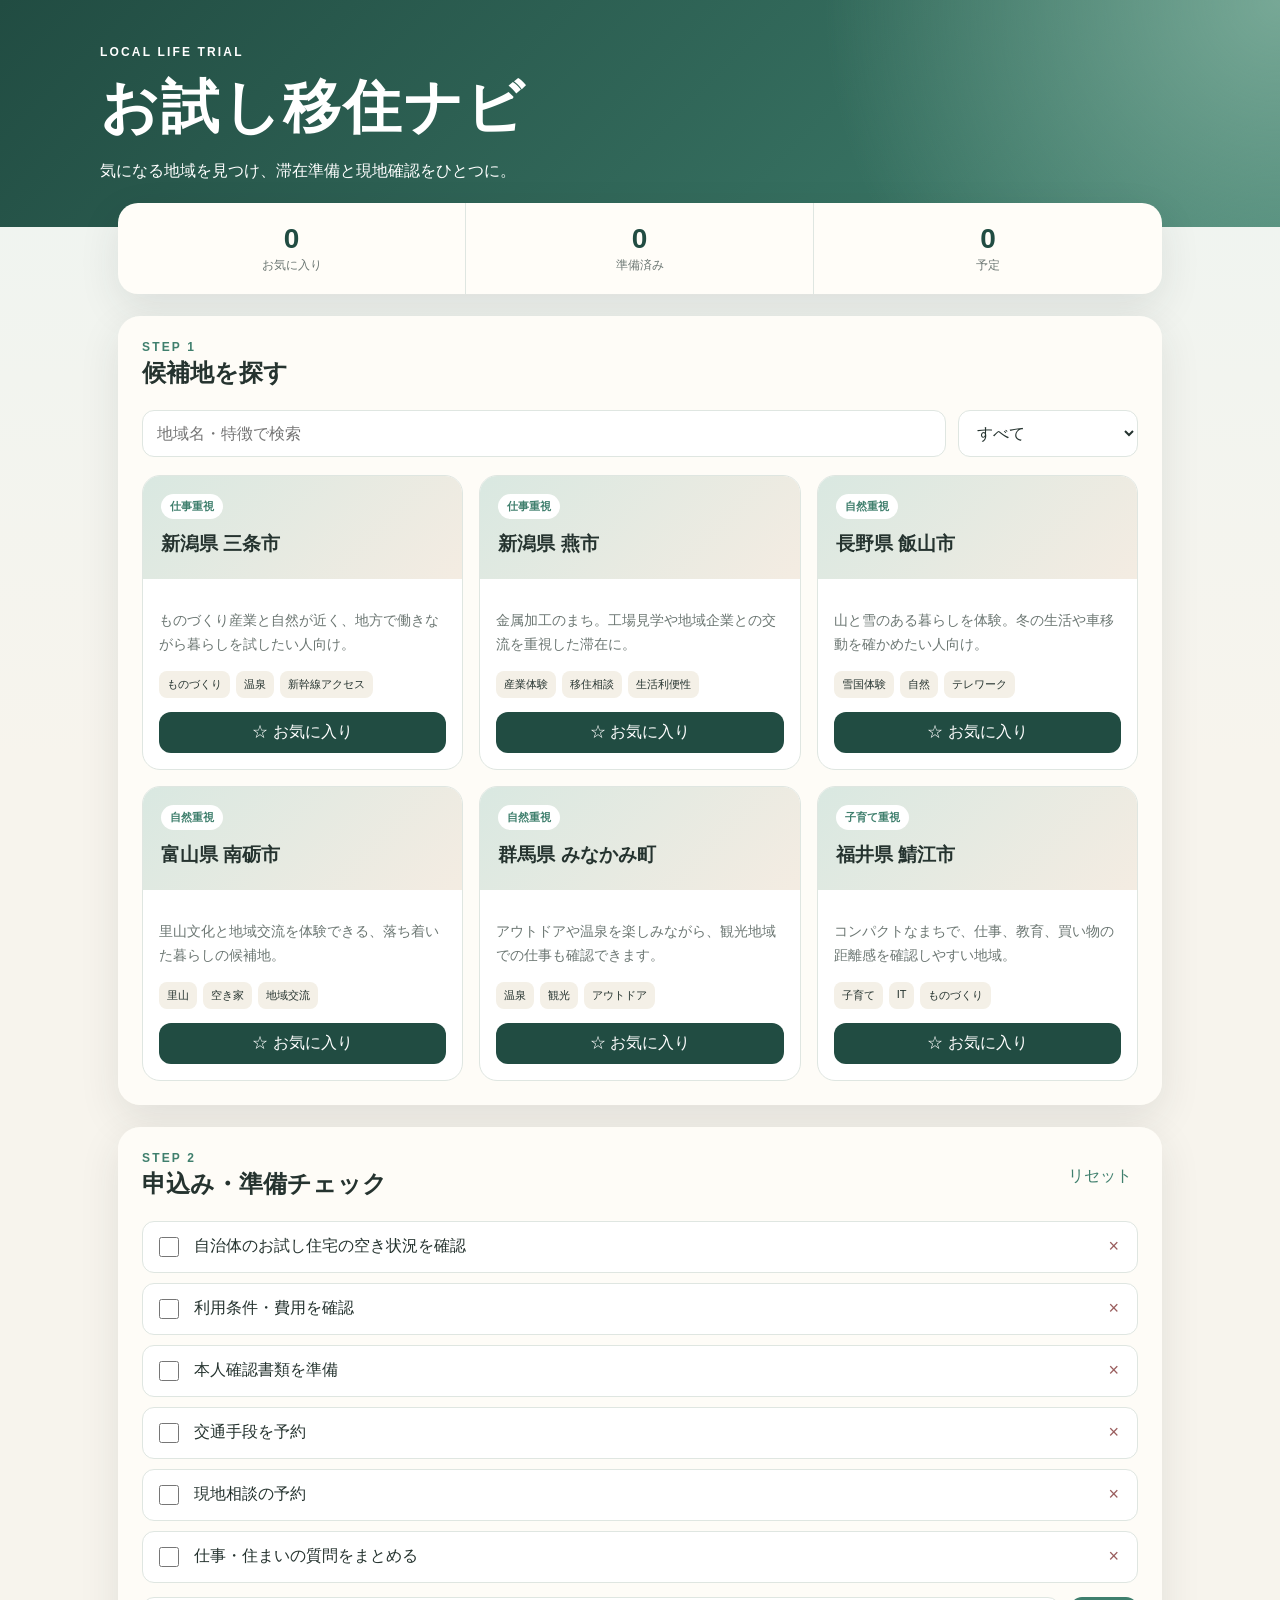
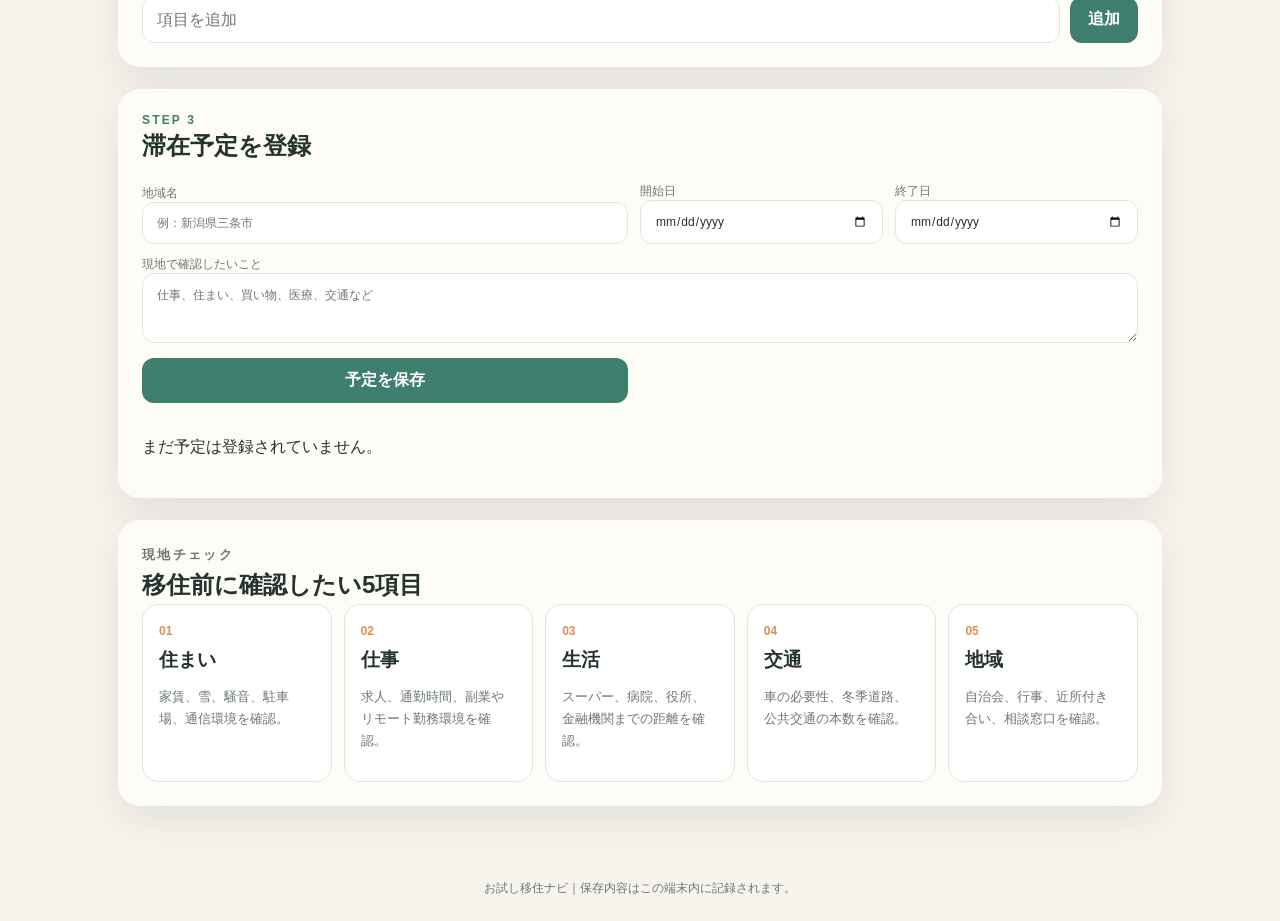
==== index.html @ 29f8b5ac "Piain text お試し移住アプリ完成" ====
<!DOCTYPE html>
<html lang="ja">
<head>
  <meta charset="UTF-8" />
  <meta name="viewport" content="width=device-width, initial-scale=1.0" />
  <meta name="theme-color" content="#3f7f6d" />
  <title>お試し移住ナビ</title>
  <link rel="manifest" href="manifest.json" />
  <link rel="stylesheet" href="style.css" />
</head>
<body>
  <header class="hero">
    <div>
      <p class="eyebrow">LOCAL LIFE TRIAL</p>
      <h1>お試し移住ナビ</h1>
      <p>気になる地域を見つけ、滞在準備と現地確認をひとつに。</p>
    </div>
    <button id="installBtn" class="ghost" hidden>ホーム画面に追加</button>
  </header>

  <main>
    <section class="stats" aria-label="利用状況">
      <div><strong id="favoriteCount">0</strong><span>お気に入り</span></div>
      <div><strong id="taskCount">0</strong><span>準備済み</span></div>
      <div><strong id="planCount">0</strong><span>予定</span></div>
    </section>

    <section class="panel">
      <div class="section-head">
        <div><p class="kicker">STEP 1</p><h2>候補地を探す</h2></div>
      </div>
      <div class="filters">
        <input id="searchInput" type="search" placeholder="地域名・特徴で検索" />
        <select id="typeFilter">
          <option value="all">すべて</option>
          <option value="自然">自然重視</option>
          <option value="仕事">仕事重視</option>
          <option value="子育て">子育て重視</option>
        </select>
      </div>
      <div id="areaList" class="cards"></div>
    </section>

    <section class="panel">
      <div class="section-head">
        <div><p class="kicker">STEP 2</p><h2>申込み・準備チェック</h2></div>
        <button id="resetTasks" class="text-btn">リセット</button>
      </div>
      <div id="taskList" class="checklist"></div>
      <div class="add-row">
        <input id="newTask" type="text" placeholder="項目を追加" />
        <button id="addTask">追加</button>
      </div>
    </section>

    <section class="panel">
      <div class="section-head">
        <div><p class="kicker">STEP 3</p><h2>滞在予定を登録</h2></div>
      </div>
      <form id="planForm" class="plan-form">
        <label>地域名<input id="planArea" required placeholder="例：新潟県三条市" /></label>
        <label>開始日<input id="startDate" type="date" required /></label>
        <label>終了日<input id="endDate" type="date" required /></label>
        <label class="wide">現地で確認したいこと<textarea id="memo" rows="3" placeholder="仕事、住まい、買い物、医療、交通など"></textarea></label>
        <button type="submit">予定を保存</button>
      </form>
      <div id="planList" class="plans"></div>
    </section>

    <section class="panel guide">
      <p class="kicker">現地チェック</p>
      <h2>移住前に確認したい5項目</h2>
      <div class="guide-grid">
        <article><span>01</span><h3>住まい</h3><p>家賃、雪、騒音、駐車場、通信環境を確認。</p></article>
        <article><span>02</span><h3>仕事</h3><p>求人、通勤時間、副業やリモート勤務環境を確認。</p></article>
        <article><span>03</span><h3>生活</h3><p>スーパー、病院、役所、金融機関までの距離を確認。</p></article>
        <article><span>04</span><h3>交通</h3><p>車の必要性、冬季道路、公共交通の本数を確認。</p></article>
        <article><span>05</span><h3>地域</h3><p>自治会、行事、近所付き合い、相談窓口を確認。</p></article>
      </div>
    </section>
  </main>

  <footer>お試し移住ナビ｜保存内容はこの端末内に記録されます。</footer>
  <script src="app.js"></script>
</body>
</html>
---- style.css ----
:root{--green:#3f7f6d;--deep:#214c42;--cream:#f4f0e7;--paper:#fffdf8;--text:#25332f;--muted:#6c7773;--line:#dfe6e1;--accent:#d99058;--shadow:0 14px 40px rgba(37,51,47,.10)}
*{box-sizing:border-box}body{margin:0;font-family:-apple-system,BlinkMacSystemFont,"Segoe UI","Noto Sans JP",sans-serif;background:linear-gradient(180deg,#edf4f1 0,#f7f4ed 30%,#f7f4ed 100%);color:var(--text)}button,input,select,textarea{font:inherit}.hero{padding:42px max(20px,calc((100% - 1080px)/2));background:radial-gradient(circle at top right,#77a896 0,transparent 35%),linear-gradient(135deg,var(--deep),var(--green));color:white;display:flex;justify-content:space-between;gap:24px;align-items:flex-end}.hero h1{font-size:clamp(30px,6vw,58px);margin:5px 0 10px;letter-spacing:.04em}.hero p{margin:0;line-height:1.8}.eyebrow,.kicker{font-size:12px;letter-spacing:.18em;font-weight:700;text-transform:uppercase}.ghost{border:1px solid rgba(255,255,255,.5);background:rgba(255,255,255,.12);color:white;padding:11px 16px;border-radius:999px}main{max-width:1080px;margin:-24px auto 0;padding:0 18px 50px}.stats{display:grid;grid-template-columns:repeat(3,1fr);background:var(--paper);border-radius:20px;box-shadow:var(--shadow);overflow:hidden}.stats div{padding:20px;text-align:center;border-right:1px solid var(--line)}.stats div:last-child{border-right:0}.stats strong{display:block;font-size:28px;color:var(--deep)}.stats span{font-size:12px;color:var(--muted)}.panel{background:rgba(255,253,248,.94);margin-top:22px;padding:24px;border-radius:22px;box-shadow:var(--shadow)}.section-head{display:flex;justify-content:space-between;align-items:center;gap:16px;margin-bottom:18px}.section-head h2,.guide h2{margin:3px 0;font-size:24px}.kicker{margin:0;color:var(--green)}.filters{display:grid;grid-template-columns:1fr 180px;gap:12px;margin-bottom:18px}input,select,textarea{width:100%;border:1px solid var(--line);background:white;border-radius:12px;padding:13px 14px;color:var(--text)}textarea{resize:vertical}.cards{display:grid;grid-template-columns:repeat(3,1fr);gap:16px}.card{border:1px solid var(--line);border-radius:18px;overflow:hidden;background:white;display:flex;flex-direction:column}.card-top{padding:18px;background:linear-gradient(135deg,#d9e8e1,#f4ece2)}.tag{display:inline-block;background:white;color:var(--green);border-radius:999px;padding:5px 9px;font-size:11px;font-weight:700}.card h3{margin:12px 0 4px}.card p{color:var(--muted);line-height:1.7;font-size:14px}.card-body{padding:16px;display:flex;flex-direction:column;flex:1}.features{display:flex;flex-wrap:wrap;gap:6px;margin-top:auto}.features span{font-size:11px;background:var(--cream);padding:6px 8px;border-radius:8px}.fav{margin-top:14px;border:0;border-radius:12px;padding:10px;background:var(--deep);color:white}.fav.active{background:var(--accent)}.checklist{display:grid;gap:10px}.task{display:flex;align-items:center;gap:12px;border:1px solid var(--line);background:white;border-radius:12px;padding:12px}.task input{width:20px;height:20px}.task.done span{text-decoration:line-through;color:var(--muted)}.task button{margin-left:auto;border:0;background:transparent;color:#9a5d5d;font-size:18px}.add-row{display:grid;grid-template-columns:1fr auto;gap:10px;margin-top:14px}.add-row button,.plan-form button{border:0;background:var(--green);color:white;border-radius:12px;padding:12px 18px;font-weight:700}.text-btn{border:0;background:transparent;color:var(--green)}.plan-form{display:grid;grid-template-columns:2fr 1fr 1fr;gap:12px;align-items:end}.plan-form label{font-size:12px;color:var(--muted)}.plan-form .wide{grid-column:1/-1}.plans{display:grid;gap:12px;margin-top:18px}.plan{border-left:5px solid var(--accent);background:white;border-radius:12px;padding:16px;display:grid;grid-template-columns:1fr auto;gap:10px}.plan h3{margin:0 0 5px}.plan p{margin:4px 0;color:var(--muted);white-space:pre-wrap}.plan button{border:0;background:transparent;color:#9a5d5d}.guide-grid{display:grid;grid-template-columns:repeat(5,1fr);gap:12px}.guide article{background:white;border:1px solid var(--line);border-radius:16px;padding:16px}.guide article span{font-size:12px;color:var(--accent);font-weight:800}.guide h3{margin:8px 0}.guide p{font-size:13px;color:var(--muted);line-height:1.7}footer{text-align:center;padding:24px;color:var(--muted);font-size:12px}@media(max-width:800px){.cards{grid-template-columns:1fr 1fr}.guide-grid{grid-template-columns:1fr 1fr}.plan-form{grid-template-columns:1fr 1fr}.plan-form label:first-child,.plan-form .wide,.plan-form button{grid-column:1/-1}}@media(max-width:560px){.hero{padding-top:28px;display:block}.hero .ghost{margin-top:18px}.cards,.guide-grid,.filters{grid-template-columns:1fr}.panel{padding:18px}.stats div{padding:15px 6px}.stats strong{font-size:23px}.plan{grid-template-columns:1fr}.plan-form{grid-template-columns:1fr}.plan-form label{grid-column:1/-1}}
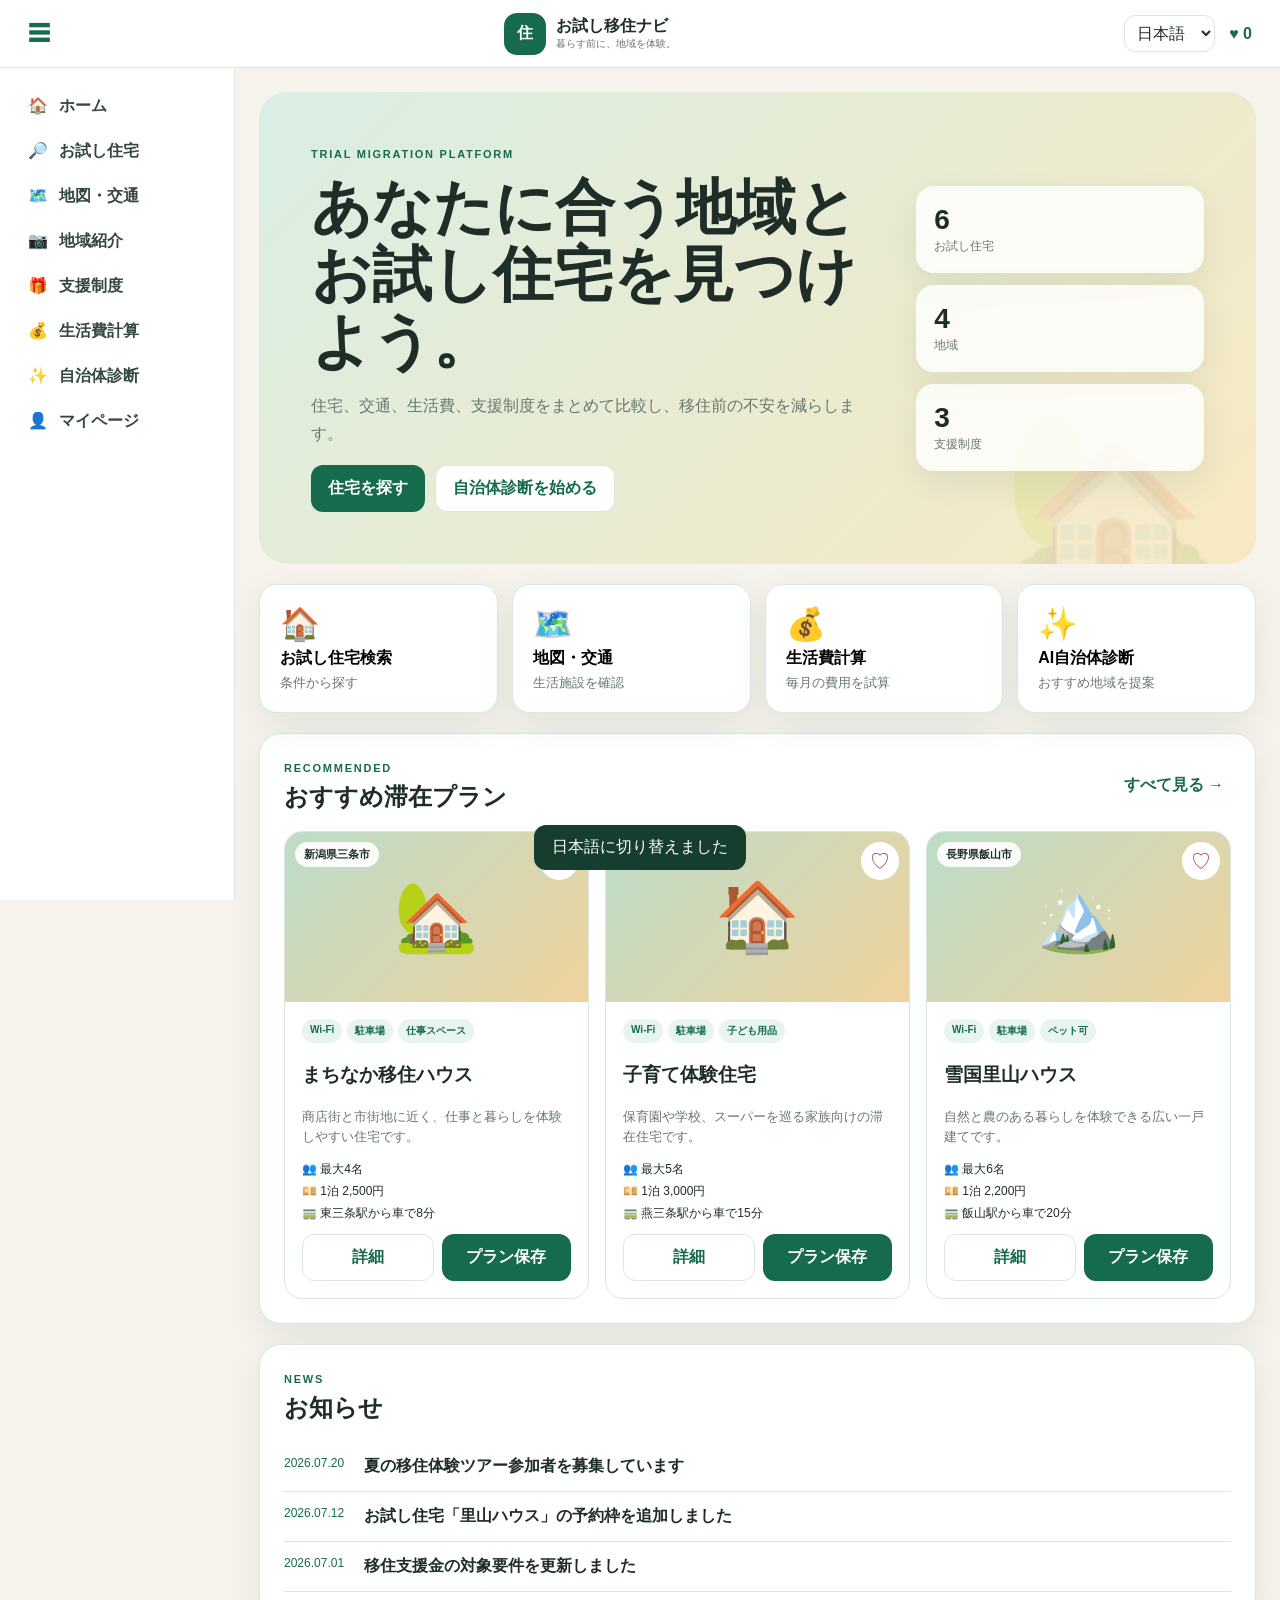
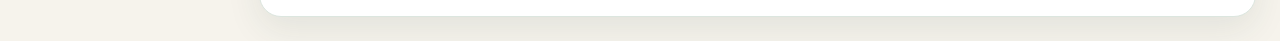
==== commit 3f1abcbb: "実用版へアップデート" ====
--- a/index.html
+++ b/index.html
@@ -1,86 +1,177 @@
-<!DOCTYPE html>
+<!doctype html>
 <html lang="ja">
 <head>
-  <meta charset="UTF-8" />
-  <meta name="viewport" content="width=device-width, initial-scale=1.0" />
-  <meta name="theme-color" content="#3f7f6d" />
-  <title>お試し移住ナビ</title>
-  <link rel="manifest" href="manifest.json" />
-  <link rel="stylesheet" href="style.css" />
+  <meta charset="utf-8">
+  <meta name="viewport" content="width=device-width,initial-scale=1,viewport-fit=cover">
+  <meta name="theme-color" content="#176b4d">
+  <meta name="description" content="お試し移住住宅、地域情報、補助金、生活費をまとめて比較できる移住支援アプリ">
+  <link rel="manifest" href="manifest.json">
+  <link rel="stylesheet" href="style.css">
+  <link rel="icon" href="icon.svg" type="image/svg+xml">
+  <title>お試し移住ナビ Plus</title>
 </head>
 <body>
-  <header class="hero">
+<header class="topbar">
+  <button class="menu-btn" id="menuBtn" aria-label="メニュー">☰</button>
+  <a class="brand" href="#home"><span class="brand-icon">住</span><span><b>お試し移住ナビ</b><small>暮らす前に、地域を体験。</small></span></a>
+  <div class="header-actions">
+    <select id="languageSelect" aria-label="言語">
+      <option value="ja">日本語</option><option value="en">English</option><option value="zh">中文</option>
+    </select>
+    <button class="icon-btn" data-view="favorites">♥ <span id="favCount">0</span></button>
+  </div>
+</header>
+
+<aside class="side-nav" id="sideNav">
+  <button data-view="home">🏠 <span data-i18n="navHome">ホーム</span></button>
+  <button data-view="houses">🔎 <span data-i18n="navHouses">お試し住宅</span></button>
+  <button data-view="map">🗺️ <span data-i18n="navMap">地図・交通</span></button>
+  <button data-view="region">📷 <span data-i18n="navRegion">地域紹介</span></button>
+  <button data-view="support">🎁 <span data-i18n="navSupport">支援制度</span></button>
+  <button data-view="cost">💰 <span data-i18n="navCost">生活費計算</span></button>
+  <button data-view="diagnosis">✨ <span data-i18n="navDiagnosis">自治体診断</span></button>
+  <button data-view="mypage">👤 <span data-i18n="navMypage">マイページ</span></button>
+</aside>
+
+<main>
+<section class="view active" id="view-home">
+  <div class="hero">
     <div>
-      <p class="eyebrow">LOCAL LIFE TRIAL</p>
-      <h1>お試し移住ナビ</h1>
-      <p>気になる地域を見つけ、滞在準備と現地確認をひとつに。</p>
+      <span class="eyebrow">TRIAL MIGRATION PLATFORM</span>
+      <h1 data-i18n="heroTitle">あなたに合う地域と<br>お試し住宅を見つけよう。</h1>
+      <p data-i18n="heroText">住宅、交通、生活費、支援制度をまとめて比較し、移住前の不安を減らします。</p>
+      <div class="actions"><button class="primary" data-view="houses" data-i18n="searchHouse">住宅を探す</button><button class="secondary" data-view="diagnosis" data-i18n="startDiagnosis">自治体診断を始める</button></div>
     </div>
-    <button id="installBtn" class="ghost" hidden>ホーム画面に追加</button>
-  </header>
+    <div class="hero-panel">
+      <div><b>6</b><span>お試し住宅</span></div><div><b>4</b><span>地域</span></div><div><b>3</b><span>支援制度</span></div>
+    </div>
+  </div>
 
-  <main>
-    <section class="stats" aria-label="利用状況">
-      <div><strong id="favoriteCount">0</strong><span>お気に入り</span></div>
-      <div><strong id="taskCount">0</strong><span>準備済み</span></div>
-      <div><strong id="planCount">0</strong><span>予定</span></div>
-    </section>
+  <div class="quick-grid">
+    <button data-view="houses"><span>🏠</span><b>お試し住宅検索</b><small>条件から探す</small></button>
+    <button data-view="map"><span>🗺️</span><b>地図・交通</b><small>生活施設を確認</small></button>
+    <button data-view="cost"><span>💰</span><b>生活費計算</b><small>毎月の費用を試算</small></button>
+    <button data-view="diagnosis"><span>✨</span><b>AI自治体診断</b><small>おすすめ地域を提案</small></button>
+  </div>
 
-    <section class="panel">
-      <div class="section-head">
-        <div><p class="kicker">STEP 1</p><h2>候補地を探す</h2></div>
-      </div>
-      <div class="filters">
-        <input id="searchInput" type="search" placeholder="地域名・特徴で検索" />
-        <select id="typeFilter">
-          <option value="all">すべて</option>
-          <option value="自然">自然重視</option>
-          <option value="仕事">仕事重視</option>
-          <option value="子育て">子育て重視</option>
-        </select>
-      </div>
-      <div id="areaList" class="cards"></div>
-    </section>
+  <section class="content-card">
+    <div class="section-head"><div><span class="eyebrow">RECOMMENDED</span><h2>おすすめ滞在プラン</h2></div><button class="text-btn" data-view="houses">すべて見る →</button></div>
+    <div id="homeRecommendations" class="card-grid"></div>
+  </section>
 
-    <section class="panel">
-      <div class="section-head">
-        <div><p class="kicker">STEP 2</p><h2>申込み・準備チェック</h2></div>
-        <button id="resetTasks" class="text-btn">リセット</button>
-      </div>
-      <div id="taskList" class="checklist"></div>
-      <div class="add-row">
-        <input id="newTask" type="text" placeholder="項目を追加" />
-        <button id="addTask">追加</button>
-      </div>
-    </section>
+  <section class="content-card news">
+    <div class="section-head"><div><span class="eyebrow">NEWS</span><h2>お知らせ</h2></div></div>
+    <article><time>2026.07.20</time><b>夏の移住体験ツアー参加者を募集しています</b></article>
+    <article><time>2026.07.12</time><b>お試し住宅「里山ハウス」の予約枠を追加しました</b></article>
+    <article><time>2026.07.01</time><b>移住支援金の対象要件を更新しました</b></article>
+  </section>
+</section>
 
-    <section class="panel">
-      <div class="section-head">
-        <div><p class="kicker">STEP 3</p><h2>滞在予定を登録</h2></div>
-      </div>
-      <form id="planForm" class="plan-form">
-        <label>地域名<input id="planArea" required placeholder="例：新潟県三条市" /></label>
-        <label>開始日<input id="startDate" type="date" required /></label>
-        <label>終了日<input id="endDate" type="date" required /></label>
-        <label class="wide">現地で確認したいこと<textarea id="memo" rows="3" placeholder="仕事、住まい、買い物、医療、交通など"></textarea></label>
-        <button type="submit">予定を保存</button>
-      </form>
-      <div id="planList" class="plans"></div>
-    </section>
+<section class="view" id="view-houses">
+  <div class="page-title"><span class="eyebrow">TRIAL HOUSE SEARCH</span><h1>お試し住宅を探す</h1><p>地域、人数、料金、設備から比較できます。</p></div>
+  <div class="search-panel">
+    <input id="houseKeyword" placeholder="地域名・住宅名で検索">
+    <select id="areaFilter"><option value="all">すべての地域</option><option>新潟県三条市</option><option>新潟県燕市</option><option>長野県飯山市</option><option>富山県南砺市</option></select>
+    <select id="peopleFilter"><option value="0">人数指定なし</option><option value="1">1名</option><option value="2">2名</option><option value="4">4名以上</option></select>
+    <select id="featureFilter"><option value="all">設備指定なし</option><option>Wi-Fi</option><option>駐車場</option><option>子ども用品</option><option>ペット可</option></select>
+  </div>
+  <div class="result-line"><b id="houseCount"></b><button class="text-btn" id="clearFilters">条件をリセット</button></div>
+  <div id="houseGrid" class="card-grid"></div>
+</section>
 
-    <section class="panel guide">
-      <p class="kicker">現地チェック</p>
-      <h2>移住前に確認したい5項目</h2>
-      <div class="guide-grid">
-        <article><span>01</span><h3>住まい</h3><p>家賃、雪、騒音、駐車場、通信環境を確認。</p></article>
-        <article><span>02</span><h3>仕事</h3><p>求人、通勤時間、副業やリモート勤務環境を確認。</p></article>
-        <article><span>03</span><h3>生活</h3><p>スーパー、病院、役所、金融機関までの距離を確認。</p></article>
-        <article><span>04</span><h3>交通</h3><p>車の必要性、冬季道路、公共交通の本数を確認。</p></article>
-        <article><span>05</span><h3>地域</h3><p>自治会、行事、近所付き合い、相談窓口を確認。</p></article>
-      </div>
-    </section>
-  </main>
+<section class="view" id="view-map">
+  <div class="page-title"><span class="eyebrow">MAP & ACCESS</span><h1>地図・交通アクセス</h1><p>病院、スーパー、学校、観光地と交通環境を確認できます。</p></div>
+  <div class="map-layout">
+    <div class="content-card map-card">
+      <select id="mapAreaSelect"><option value="三条市">新潟県三条市</option><option value="燕市">新潟県燕市</option><option value="飯山市">長野県飯山市</option><option value="南砺市">富山県南砺市</option></select>
+      <iframe id="mapFrame" title="Google Map" loading="lazy" referrerpolicy="no-referrer-when-downgrade"></iframe>
+    </div>
+    <div class="content-card">
+      <h2>周辺施設</h2>
+      <div id="facilityList" class="facility-list"></div>
+      <h2>交通アクセス</h2>
+      <div id="accessInfo" class="access-box"></div>
+    </div>
+  </div>
+</section>
 
-  <footer>お試し移住ナビ｜保存内容はこの端末内に記録されます。</footer>
-  <script src="app.js"></script>
+<section class="view" id="view-region">
+  <div class="page-title"><span class="eyebrow">REGION GUIDE</span><h1>写真・動画で地域紹介</h1><p>仕事、自然、子育て、食、地域文化を紹介します。</p></div>
+  <div id="regionGrid" class="region-grid"></div>
+  <div class="content-card video-card">
+    <div><span class="eyebrow">MOVIE</span><h2>移住体験の流れ</h2><p>地域到着から住宅見学、仕事相談、交流会までの流れを動画風スライドで確認できます。</p></div>
+    <div class="video-placeholder"><button id="playVideo">▶</button><span id="videoText">地域の暮らしを3分で紹介</span></div>
+  </div>
+</section>
+
+<section class="view" id="view-support">
+  <div class="page-title"><span class="eyebrow">SUPPORT SEARCH</span><h1>移住支援金・補助金検索</h1><p>世帯構成や目的に合う制度を絞り込めます。</p></div>
+  <div class="search-panel">
+    <select id="supportArea"><option value="all">すべての地域</option><option>三条市</option><option>燕市</option><option>飯山市</option><option>南砺市</option></select>
+    <select id="supportType"><option value="all">すべての制度</option><option>移住</option><option>住宅</option><option>子育て</option><option>起業</option></select>
+  </div>
+  <div id="supportGrid" class="support-grid"></div>
+</section>
+
+<section class="view" id="view-cost">
+  <div class="page-title"><span class="eyebrow">LIVING COST</span><h1>家賃・生活費シミュレーター</h1><p>現在の生活費と移住後の想定額を比較できます。</p></div>
+  <div class="cost-layout">
+    <form class="content-card" id="costForm">
+      <label>世帯人数<input type="number" id="costPeople" min="1" max="8" value="2"></label>
+      <label>家賃（月額）<input type="number" id="rent" value="55000"></label>
+      <label>食費（月額）<input type="number" id="food" value="45000"></label>
+      <label>光熱費（月額）<input type="number" id="utility" value="18000"></label>
+      <label>交通費・車両費（月額）<input type="number" id="transport" value="28000"></label>
+      <label>通信費（月額）<input type="number" id="communication" value="12000"></label>
+      <label>その他（月額）<input type="number" id="other" value="20000"></label>
+    </form>
+    <div class="content-card result-card">
+      <span>移住後の予想生活費</span><strong id="monthlyTotal">¥0</strong><small>1か月あたり</small>
+      <div class="result-list" id="costBreakdown"></div>
+      <div class="annual">年間予想額 <b id="annualTotal">¥0</b></div>
+      <button class="primary" id="saveSimulation">マイページに保存</button>
+    </div>
+  </div>
+</section>
+
+<section class="view" id="view-diagnosis">
+  <div class="page-title"><span class="eyebrow">AI MATCHING</span><h1>あなたに合う自治体診断</h1><p>5つの質問に答えると、おすすめ地域と滞在プランを提案します。</p></div>
+  <div class="diagnosis-layout">
+    <form id="diagnosisForm" class="content-card question-card">
+      <label>1. 希望する環境<select name="environment"><option value="balance">利便性と自然のバランス</option><option value="city">買い物や交通の便利さ</option><option value="nature">自然の豊かさ</option></select></label>
+      <label>2. 移住の目的<select name="purpose"><option value="work">仕事・転職</option><option value="family">子育て</option><option value="agri">農業・田舎暮らし</option><option value="remote">二拠点・テレワーク</option></select></label>
+      <label>3. 雪への対応<select name="snow"><option value="ok">雪国も検討できる</option><option value="low">雪は少ない方がよい</option></select></label>
+      <label>4. 住まいの希望<select name="house"><option value="compact">便利な住宅</option><option value="old">古民家・広い家</option></select></label>
+      <label>5. 重視する支援<select name="support"><option value="job">仕事</option><option value="child">子育て</option><option value="home">住宅</option><option value="startup">起業</option></select></label>
+      <button class="primary wide" type="submit">AI診断結果を見る</button>
+    </form>
+    <div class="content-card diagnosis-result" id="diagnosisResult"><span class="result-icon">✨</span><h2>質問に答えてください</h2><p>回答から、地域・住宅・滞在日数を提案します。</p></div>
+  </div>
+</section>
+
+<section class="view" id="view-favorites">
+  <div class="page-title"><span class="eyebrow">FAVORITES</span><h1>お気に入り</h1><p>保存した住宅や地域を比較できます。</p></div>
+  <div id="favoriteGrid" class="card-grid"></div>
+</section>
+
+<section class="view" id="view-mypage">
+  <div class="page-title"><span class="eyebrow">MY PAGE</span><h1>マイページ</h1><p>プロフィール、診断結果、生活費試算をこの端末に保存します。</p></div>
+  <div class="mypage-grid">
+    <form class="content-card" id="profileForm"><h2>プロフィール</h2><label>氏名<input id="profileName" placeholder="例：山田 太郎"></label><label>メール<input id="profileEmail" type="email" placeholder="example@email.com"></label><label>移住希望時期<select id="profileTiming"><option>未定</option><option>半年以内</option><option>1年以内</option><option>2〜3年以内</option></select></label><button class="primary" type="submit">保存する</button></form>
+    <div class="content-card"><h2>保存データ</h2><div id="mypageSummary" class="summary-list"></div><button class="danger" id="clearMyData">保存データを削除</button></div>
+  </div>
+</section>
+</main>
+
+<div class="modal hidden" id="houseModal"><div class="modal-card"><button class="modal-close" id="modalClose">×</button><div id="modalContent"></div></div></div>
+<div class="toast" id="toast"></div>
+
+<nav class="bottom-nav">
+  <button data-view="home">🏠<span>ホーム</span></button>
+  <button data-view="houses">🔎<span>住宅</span></button>
+  <button data-view="diagnosis">✨<span>診断</span></button>
+  <button data-view="mypage">👤<span>マイページ</span></button>
+</nav>
+<script src="app.js"></script>
 </body>
-</html>
+</html>
--- a/style.css
+++ b/style.css
@@ -1,2 +1,4 @@
-:root{--green:#3f7f6d;--deep:#214c42;--cream:#f4f0e7;--paper:#fffdf8;--text:#25332f;--muted:#6c7773;--line:#dfe6e1;--accent:#d99058;--shadow:0 14px 40px rgba(37,51,47,.10)}
-*{box-sizing:border-box}body{margin:0;font-family:-apple-system,BlinkMacSystemFont,"Segoe UI","Noto Sans JP",sans-serif;background:linear-gradient(180deg,#edf4f1 0,#f7f4ed 30%,#f7f4ed 100%);color:var(--text)}button,input,select,textarea{font:inherit}.hero{padding:42px max(20px,calc((100% - 1080px)/2));background:radial-gradient(circle at top right,#77a896 0,transparent 35%),linear-gradient(135deg,var(--deep),var(--green));color:white;display:flex;justify-content:space-between;gap:24px;align-items:flex-end}.hero h1{font-size:clamp(30px,6vw,58px);margin:5px 0 10px;letter-spacing:.04em}.hero p{margin:0;line-height:1.8}.eyebrow,.kicker{font-size:12px;letter-spacing:.18em;font-weight:700;text-transform:uppercase}.ghost{border:1px solid rgba(255,255,255,.5);background:rgba(255,255,255,.12);color:white;padding:11px 16px;border-radius:999px}main{max-width:1080px;margin:-24px auto 0;padding:0 18px 50px}.stats{display:grid;grid-template-columns:repeat(3,1fr);background:var(--paper);border-radius:20px;box-shadow:var(--shadow);overflow:hidden}.stats div{padding:20px;text-align:center;border-right:1px solid var(--line)}.stats div:last-child{border-right:0}.stats strong{display:block;font-size:28px;color:var(--deep)}.stats span{font-size:12px;color:var(--muted)}.panel{background:rgba(255,253,248,.94);margin-top:22px;padding:24px;border-radius:22px;box-shadow:var(--shadow)}.section-head{display:flex;justify-content:space-between;align-items:center;gap:16px;margin-bottom:18px}.section-head h2,.guide h2{margin:3px 0;font-size:24px}.kicker{margin:0;color:var(--green)}.filters{display:grid;grid-template-columns:1fr 180px;gap:12px;margin-bottom:18px}input,select,textarea{width:100%;border:1px solid var(--line);background:white;border-radius:12px;padding:13px 14px;color:var(--text)}textarea{resize:vertical}.cards{display:grid;grid-template-columns:repeat(3,1fr);gap:16px}.card{border:1px solid var(--line);border-radius:18px;overflow:hidden;background:white;display:flex;flex-direction:column}.card-top{padding:18px;background:linear-gradient(135deg,#d9e8e1,#f4ece2)}.tag{display:inline-block;background:white;color:var(--green);border-radius:999px;padding:5px 9px;font-size:11px;font-weight:700}.card h3{margin:12px 0 4px}.card p{color:var(--muted);line-height:1.7;font-size:14px}.card-body{padding:16px;display:flex;flex-direction:column;flex:1}.features{display:flex;flex-wrap:wrap;gap:6px;margin-top:auto}.features span{font-size:11px;background:var(--cream);padding:6px 8px;border-radius:8px}.fav{margin-top:14px;border:0;border-radius:12px;padding:10px;background:var(--deep);color:white}.fav.active{background:var(--accent)}.checklist{display:grid;gap:10px}.task{display:flex;align-items:center;gap:12px;border:1px solid var(--line);background:white;border-radius:12px;padding:12px}.task input{width:20px;height:20px}.task.done span{text-decoration:line-through;color:var(--muted)}.task button{margin-left:auto;border:0;background:transparent;color:#9a5d5d;font-size:18px}.add-row{display:grid;grid-template-columns:1fr auto;gap:10px;margin-top:14px}.add-row button,.plan-form button{border:0;background:var(--green);color:white;border-radius:12px;padding:12px 18px;font-weight:700}.text-btn{border:0;background:transparent;color:var(--green)}.plan-form{display:grid;grid-template-columns:2fr 1fr 1fr;gap:12px;align-items:end}.plan-form label{font-size:12px;color:var(--muted)}.plan-form .wide{grid-column:1/-1}.plans{display:grid;gap:12px;margin-top:18px}.plan{border-left:5px solid var(--accent);background:white;border-radius:12px;padding:16px;display:grid;grid-template-columns:1fr auto;gap:10px}.plan h3{margin:0 0 5px}.plan p{margin:4px 0;color:var(--muted);white-space:pre-wrap}.plan button{border:0;background:transparent;color:#9a5d5d}.guide-grid{display:grid;grid-template-columns:repeat(5,1fr);gap:12px}.guide article{background:white;border:1px solid var(--line);border-radius:16px;padding:16px}.guide article span{font-size:12px;color:var(--accent);font-weight:800}.guide h3{margin:8px 0}.guide p{font-size:13px;color:var(--muted);line-height:1.7}footer{text-align:center;padding:24px;color:var(--muted);font-size:12px}@media(max-width:800px){.cards{grid-template-columns:1fr 1fr}.guide-grid{grid-template-columns:1fr 1fr}.plan-form{grid-template-columns:1fr 1fr}.plan-form label:first-child,.plan-form .wide,.plan-form button{grid-column:1/-1}}@media(max-width:560px){.hero{padding-top:28px;display:block}.hero .ghost{margin-top:18px}.cards,.guide-grid,.filters{grid-template-columns:1fr}.panel{padding:18px}.stats div{padding:15px 6px}.stats strong{font-size:23px}.plan{grid-template-columns:1fr}.plan-form{grid-template-columns:1fr}.plan-form label{grid-column:1/-1}}
+:root{--green:#176b4d;--green2:#2d8b67;--mint:#e8f4ee;--cream:#f6f3ec;--ink:#1e2d27;--muted:#68776f;--line:#dce6df;--white:#fff;--red:#b84949;--shadow:0 12px 35px rgba(28,70,52,.09)}
+*{box-sizing:border-box}html{scroll-behavior:smooth}body{margin:0;background:var(--cream);color:var(--ink);font-family:-apple-system,BlinkMacSystemFont,"Hiragino Sans","Noto Sans JP",sans-serif}.hidden{display:none!important}button,input,select,textarea{font:inherit}button{cursor:pointer}.topbar{height:68px;position:sticky;top:0;z-index:50;display:flex;align-items:center;justify-content:space-between;padding:0 22px;background:rgba(255,255,255,.94);backdrop-filter:blur(14px);border-bottom:1px solid var(--line)}.brand{display:flex;align-items:center;gap:10px;color:var(--ink);text-decoration:none}.brand-icon{display:grid;place-items:center;width:42px;height:42px;border-radius:13px;background:var(--green);color:#fff;font-weight:900}.brand small{display:block;color:var(--muted);font-size:10px}.menu-btn,.icon-btn{border:0;background:transparent;font-weight:800;color:var(--green)}.menu-btn{font-size:22px}.header-actions{display:flex;align-items:center;gap:8px}.header-actions select{width:auto;padding:8px}.side-nav{position:fixed;left:0;top:68px;bottom:0;width:235px;padding:16px;background:#fff;border-right:1px solid var(--line);z-index:40}.side-nav button{width:100%;display:flex;gap:11px;padding:12px;border:0;border-radius:12px;background:transparent;color:#35483f;font-weight:700;text-align:left}.side-nav button:hover{background:var(--mint);color:var(--green)}main{margin-left:235px;padding:24px;max-width:1500px}.view{display:none}.view.active{display:block}.hero{min-height:430px;border-radius:28px;padding:52px;background:linear-gradient(135deg,#d9eee3,#f8e9c2);display:grid;grid-template-columns:1.4fr .7fr;gap:30px;align-items:center;overflow:hidden;position:relative}.hero:after{content:"🏡";position:absolute;right:3%;bottom:-45px;font-size:180px;opacity:.12}.eyebrow{color:var(--green);font-size:11px;letter-spacing:.16em;font-weight:900}h1{font-size:clamp(32px,5vw,60px);line-height:1.12;margin:12px 0 16px}h2{margin:5px 0 0}.hero p,.page-title p{color:var(--muted);line-height:1.8}.actions{display:flex;gap:10px;flex-wrap:wrap}.primary,.secondary,.danger,.text-btn{border:0;border-radius:12px;padding:12px 17px;font-weight:800}.primary{background:var(--green);color:#fff}.secondary{background:#fff;color:var(--green);border:1px solid var(--line)}.danger{background:#fff0f0;color:var(--red)}.text-btn{background:transparent;color:var(--green);padding:7px}.wide{width:100%}.hero-panel{display:grid;gap:12px;z-index:2}.hero-panel div{background:rgba(255,255,255,.83);border-radius:18px;padding:18px;box-shadow:var(--shadow)}.hero-panel b{font-size:28px;display:block}.hero-panel span{font-size:12px;color:var(--muted)}.quick-grid{display:grid;grid-template-columns:repeat(4,1fr);gap:14px;margin:20px 0}.quick-grid button{background:#fff;border:1px solid var(--line);border-radius:18px;padding:20px;text-align:left;box-shadow:var(--shadow)}.quick-grid span{font-size:32px;display:block}.quick-grid b,.quick-grid small{display:block;margin-top:5px}.quick-grid small{color:var(--muted)}.content-card{background:#fff;border:1px solid var(--line);border-radius:22px;padding:24px;margin-top:20px;box-shadow:var(--shadow)}.section-head,.result-line{display:flex;align-items:center;justify-content:space-between;gap:15px;margin-bottom:18px}.card-grid{display:grid;grid-template-columns:repeat(3,minmax(0,1fr));gap:16px}.house-card{border:1px solid var(--line);border-radius:18px;overflow:hidden;background:#fff;position:relative}.house-photo{height:170px;background:linear-gradient(135deg,#bcdcc9,#efd39c);display:grid;place-items:center;font-size:68px;position:relative}.area-label{position:absolute;left:10px;top:10px;background:rgba(255,255,255,.92);border-radius:999px;padding:5px 9px;font-size:11px;font-weight:800}.fav{position:absolute;right:10px;top:10px;width:38px;height:38px;border:0;border-radius:50%;background:#fff;color:var(--red);font-size:20px}.house-body{padding:17px}.chips{display:flex;gap:5px;flex-wrap:wrap}.chip{font-size:10px;padding:5px 8px;border-radius:999px;background:var(--mint);color:var(--green);font-weight:700}.house-body p{color:var(--muted);font-size:13px;line-height:1.6}.house-meta{display:grid;gap:5px;font-size:12px;margin:12px 0}.house-actions{display:flex;gap:8px}.house-actions button{flex:1}.news article{display:flex;gap:20px;padding:14px 0;border-bottom:1px solid var(--line)}.news time{color:var(--green);font-size:12px}.page-title{padding:24px 6px 12px}.page-title h1{font-size:38px}.search-panel{display:grid;grid-template-columns:2fr repeat(3,1fr);gap:10px;background:#fff;padding:16px;border-radius:18px;border:1px solid var(--line)}input,select,textarea{width:100%;padding:11px 12px;border:1px solid var(--line);border-radius:11px;background:#fff;color:var(--ink)}label{display:grid;gap:6px;color:#4b5d54;font-size:13px;font-weight:700}.map-layout,.cost-layout,.diagnosis-layout,.mypage-grid{display:grid;grid-template-columns:1.4fr .8fr;gap:18px}.map-card iframe{width:100%;height:520px;border:0;border-radius:15px;margin-top:12px}.facility-list{display:grid;gap:9px;margin:16px 0}.facility{padding:12px;border-radius:12px;background:var(--cream)}.facility b,.facility small{display:block}.facility small{color:var(--muted)}.access-box{line-height:1.8;color:var(--muted)}.region-grid{display:grid;grid-template-columns:repeat(4,1fr);gap:16px}.region-card{min-height:280px;border-radius:22px;padding:20px;display:flex;flex-direction:column;justify-content:end;color:#fff;box-shadow:var(--shadow);background-size:cover;background-position:center;position:relative;overflow:hidden}.region-card:before{content:"";position:absolute;inset:0;background:linear-gradient(transparent,rgba(0,0,0,.75))}.region-card>*{z-index:1}.video-card{display:grid;grid-template-columns:1fr 1fr;gap:20px;align-items:center}.video-placeholder{height:230px;border-radius:18px;background:linear-gradient(135deg,#173d2f,#3d7f62);display:grid;place-items:center;color:#fff;text-align:center}.video-placeholder button{width:70px;height:70px;border:0;border-radius:50%;font-size:25px}.support-grid{display:grid;gap:14px;margin-top:18px}.support-card{background:#fff;border:1px solid var(--line);border-radius:18px;padding:20px;display:grid;grid-template-columns:1fr auto;gap:12px}.support-card p{color:var(--muted)}.support-card strong{font-size:20px;color:var(--green)}#costForm{display:grid;grid-template-columns:1fr 1fr;gap:13px}.result-card{text-align:center}.result-card>strong{display:block;font-size:44px;color:var(--green);margin-top:10px}.result-list{margin:20px 0;text-align:left}.result-list div{display:flex;justify-content:space-between;padding:8px 0;border-bottom:1px solid var(--line)}.annual{background:var(--mint);padding:15px;border-radius:12px;margin:15px 0}.question-card{display:grid;gap:15px}.diagnosis-result{text-align:center;display:flex;flex-direction:column;justify-content:center}.result-icon{font-size:55px}.diagnosis-result .recommend-house{margin-top:15px;padding:14px;background:var(--mint);border-radius:13px}.summary-list{display:grid;gap:10px;margin:15px 0}.summary-list div{padding:12px;background:var(--cream);border-radius:11px}.modal{position:fixed;inset:0;background:rgba(10,20,15,.65);display:grid;place-items:center;z-index:100;padding:20px}.modal-card{max-width:720px;width:100%;max-height:90vh;overflow:auto;background:#fff;border-radius:22px;padding:25px;position:relative}.modal-close{position:absolute;right:14px;top:14px;border:0;background:#eee;width:36px;height:36px;border-radius:50%;font-size:20px}.modal-hero{height:230px;background:linear-gradient(135deg,#c5e3d2,#efd59d);border-radius:15px;display:grid;place-items:center;font-size:90px}.toast{position:fixed;bottom:30px;left:50%;transform:translate(-50%,20px);opacity:0;background:#153e2e;color:#fff;padding:12px 18px;border-radius:12px;z-index:120;transition:.25s}.toast.show{opacity:1;transform:translate(-50%,0)}.bottom-nav{display:none}
+@media(max-width:1000px){.side-nav{transform:translateX(-100%);transition:.25s}.side-nav.open{transform:translateX(0)}main{margin-left:0}.card-grid{grid-template-columns:repeat(2,1fr)}.region-grid{grid-template-columns:repeat(2,1fr)}}
+@media(max-width:700px){body{padding-bottom:74px}.topbar{padding:0 12px}.brand small{display:none}.header-actions select{max-width:90px}.hero{grid-template-columns:1fr;padding:28px 20px}.hero-panel{grid-template-columns:repeat(3,1fr)}.quick-grid{grid-template-columns:1fr 1fr}.card-grid,.region-grid,.map-layout,.cost-layout,.diagnosis-layout,.mypage-grid,.video-card{grid-template-columns:1fr}.search-panel{grid-template-columns:1fr}.support-card{grid-template-columns:1fr}#costForm{grid-template-columns:1fr}.page-title h1{font-size:31px}.bottom-nav{position:fixed;bottom:0;left:0;right:0;z-index:60;display:grid;grid-template-columns:repeat(4,1fr);height:68px;background:rgba(255,255,255,.96);border-top:1px solid var(--line);backdrop-filter:blur(12px)}.bottom-nav button{border:0;background:transparent;color:var(--ink);display:grid;place-items:center;font-size:20px}.bottom-nav span{font-size:10px;margin-top:-10px}main{padding:14px}.map-card iframe{height:350px}}
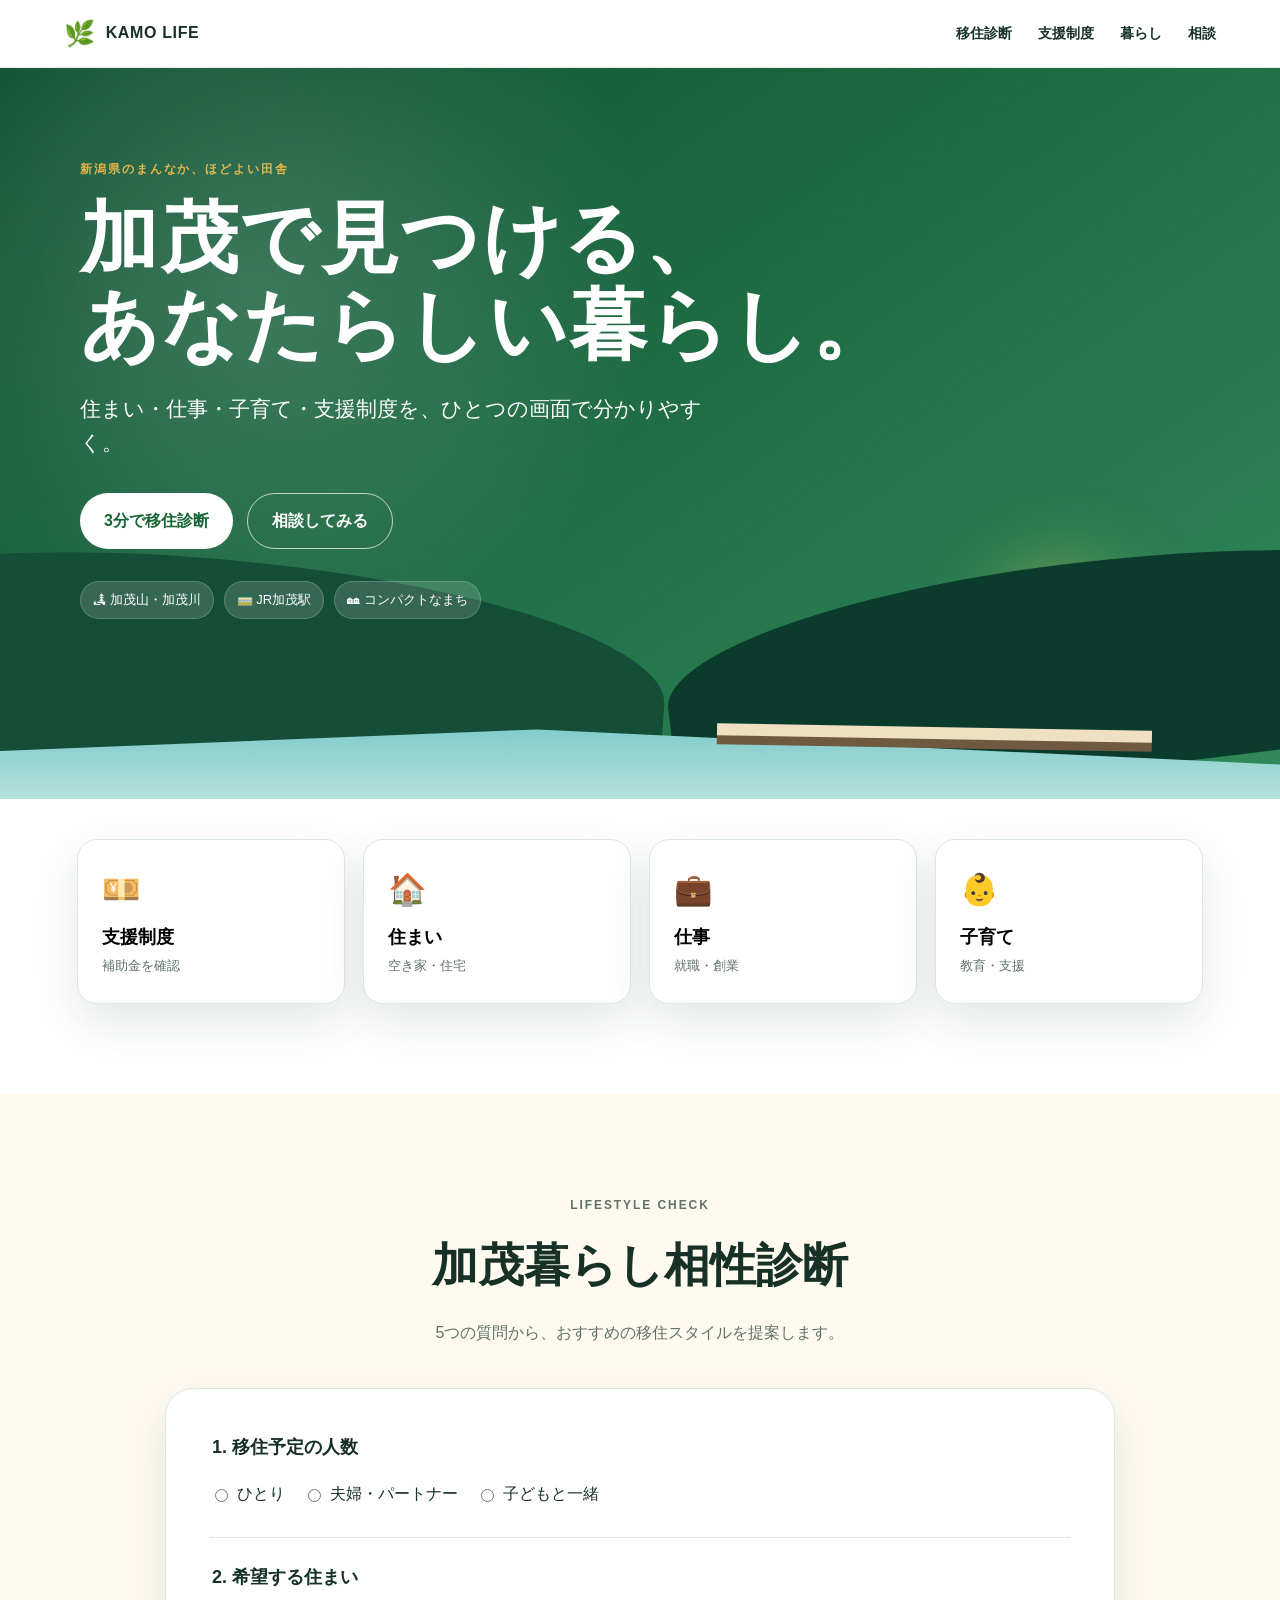
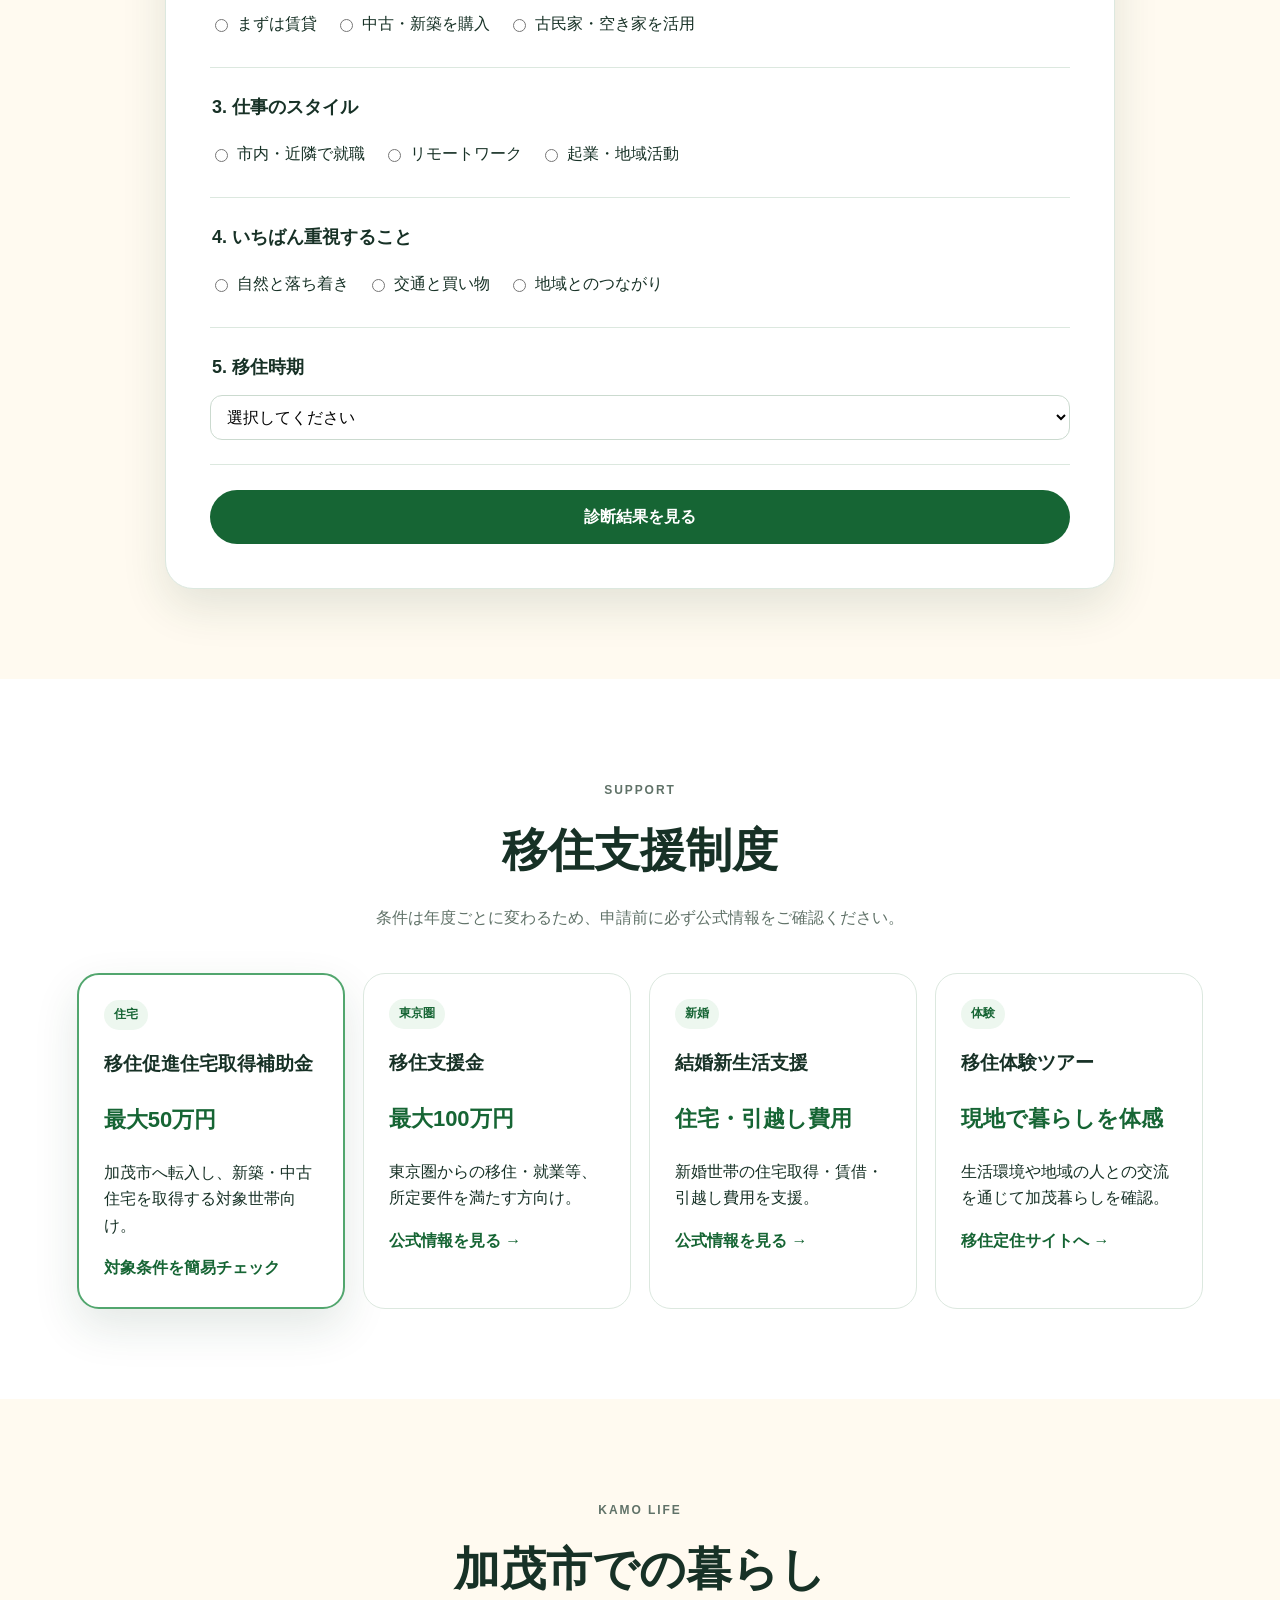
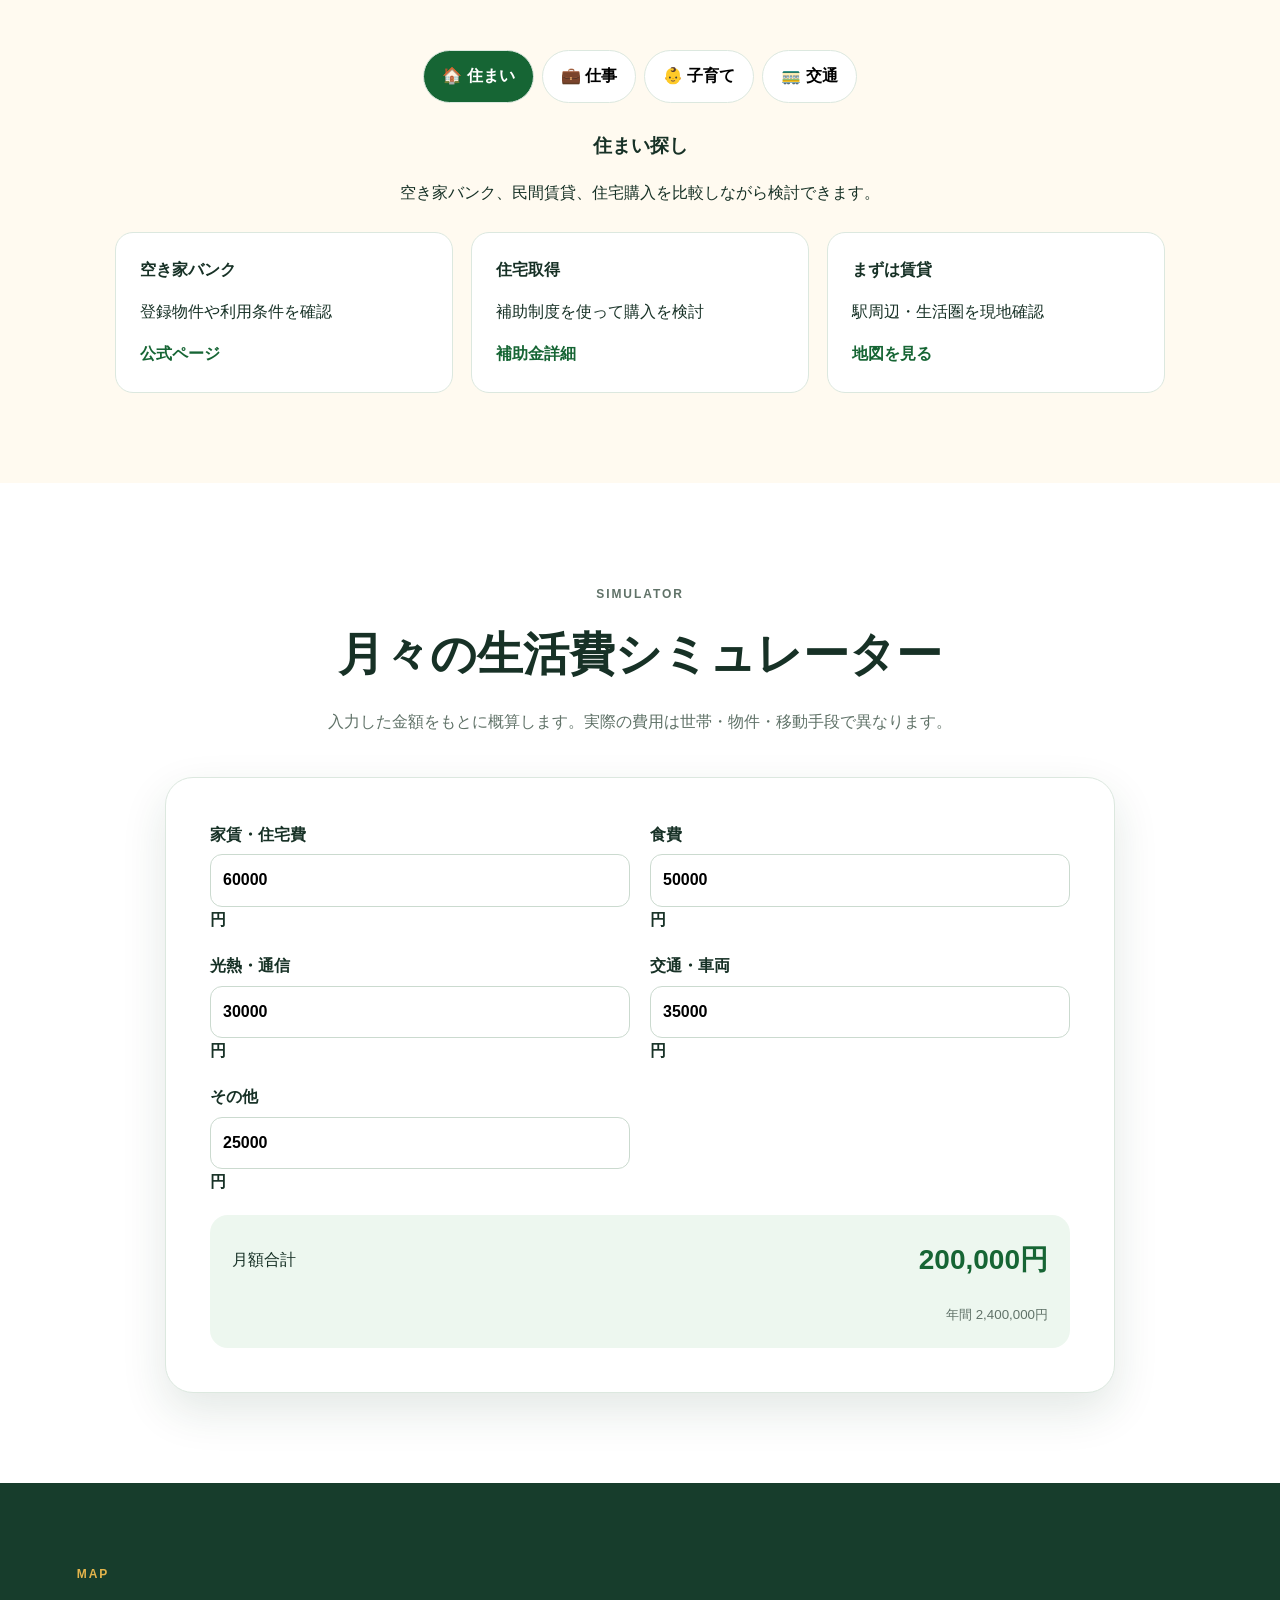
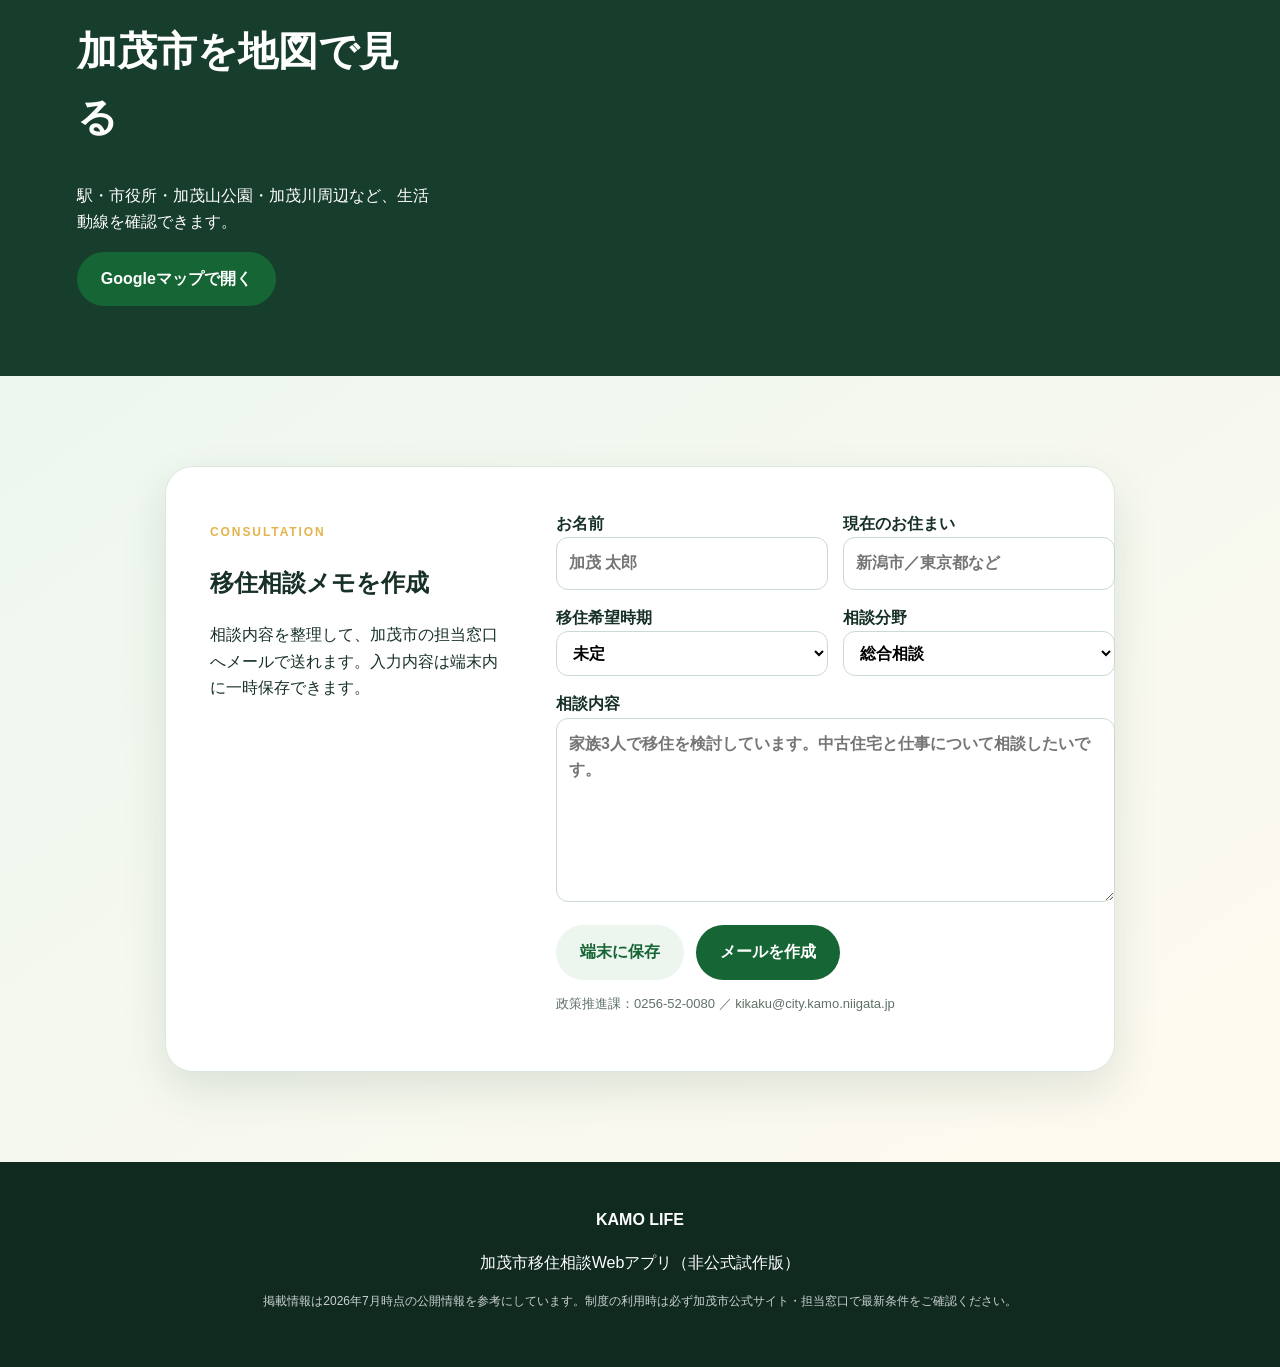
==== commit 29e7f1b1: "Add files via upload" ====
--- a/index.html
+++ b/index.html
@@ -1,177 +1,119 @@
 <!doctype html>
 <html lang="ja">
 <head>
-  <meta charset="utf-8">
-  <meta name="viewport" content="width=device-width,initial-scale=1,viewport-fit=cover">
-  <meta name="theme-color" content="#176b4d">
-  <meta name="description" content="お試し移住住宅、地域情報、補助金、生活費をまとめて比較できる移住支援アプリ">
-  <link rel="manifest" href="manifest.json">
-  <link rel="stylesheet" href="style.css">
-  <link rel="icon" href="icon.svg" type="image/svg+xml">
-  <title>お試し移住ナビ Plus</title>
+  <meta charset="utf-8" />
+  <meta name="viewport" content="width=device-width,initial-scale=1,viewport-fit=cover" />
+  <meta name="theme-color" content="#166534" />
+  <meta name="description" content="新潟県加茂市に特化した移住相談Webアプリ。住まい・仕事・子育て・支援制度をまとめて確認できます。" />
+  <title>KAMO LIFE｜加茂市移住相談</title>
+  <link rel="manifest" href="manifest.json" />
+  <link rel="icon" href="icon.svg" type="image/svg+xml" />
+  <link rel="stylesheet" href="style.css" />
 </head>
 <body>
-<header class="topbar">
-  <button class="menu-btn" id="menuBtn" aria-label="メニュー">☰</button>
-  <a class="brand" href="#home"><span class="brand-icon">住</span><span><b>お試し移住ナビ</b><small>暮らす前に、地域を体験。</small></span></a>
-  <div class="header-actions">
-    <select id="languageSelect" aria-label="言語">
-      <option value="ja">日本語</option><option value="en">English</option><option value="zh">中文</option>
-    </select>
-    <button class="icon-btn" data-view="favorites">♥ <span id="favCount">0</span></button>
-  </div>
-</header>
+  <header class="topbar">
+    <a class="brand" href="#home" aria-label="ホームへ">
+      <span class="brand-mark">🌿</span><span>KAMO LIFE</span>
+    </a>
+    <button id="menuBtn" class="menu-btn" aria-label="メニューを開く">☰</button>
+    <nav id="nav" class="nav">
+      <a href="#diagnosis">移住診断</a><a href="#support">支援制度</a><a href="#life">暮らし</a><a href="#consult">相談</a>
+    </nav>
+  </header>
 
-<aside class="side-nav" id="sideNav">
-  <button data-view="home">🏠 <span data-i18n="navHome">ホーム</span></button>
-  <button data-view="houses">🔎 <span data-i18n="navHouses">お試し住宅</span></button>
-  <button data-view="map">🗺️ <span data-i18n="navMap">地図・交通</span></button>
-  <button data-view="region">📷 <span data-i18n="navRegion">地域紹介</span></button>
-  <button data-view="support">🎁 <span data-i18n="navSupport">支援制度</span></button>
-  <button data-view="cost">💰 <span data-i18n="navCost">生活費計算</span></button>
-  <button data-view="diagnosis">✨ <span data-i18n="navDiagnosis">自治体診断</span></button>
-  <button data-view="mypage">👤 <span data-i18n="navMypage">マイページ</span></button>
-</aside>
+  <main>
+    <section id="home" class="hero">
+      <div class="hero-overlay"></div>
+      <div class="hero-content">
+        <p class="eyebrow">新潟県のまんなか、ほどよい田舎</p>
+        <h1>加茂で見つける、<br>あなたらしい暮らし。</h1>
+        <p>住まい・仕事・子育て・支援制度を、ひとつの画面で分かりやすく。</p>
+        <div class="hero-actions">
+          <a class="btn primary" href="#diagnosis">3分で移住診断</a>
+          <a class="btn ghost" href="#consult">相談してみる</a>
+        </div>
+        <div class="hero-badges"><span>🏞 加茂山・加茂川</span><span>🚃 JR加茂駅</span><span>🏘 コンパクトなまち</span></div>
+      </div>
+      <div class="scenery" aria-hidden="true">
+        <div class="sun"></div><div class="mountain m1"></div><div class="mountain m2"></div><div class="river"></div><div class="bridge"></div>
+      </div>
+    </section>
 
-<main>
-<section class="view active" id="view-home">
-  <div class="hero">
-    <div>
-      <span class="eyebrow">TRIAL MIGRATION PLATFORM</span>
-      <h1 data-i18n="heroTitle">あなたに合う地域と<br>お試し住宅を見つけよう。</h1>
-      <p data-i18n="heroText">住宅、交通、生活費、支援制度をまとめて比較し、移住前の不安を減らします。</p>
-      <div class="actions"><button class="primary" data-view="houses" data-i18n="searchHouse">住宅を探す</button><button class="secondary" data-view="diagnosis" data-i18n="startDiagnosis">自治体診断を始める</button></div>
-    </div>
-    <div class="hero-panel">
-      <div><b>6</b><span>お試し住宅</span></div><div><b>4</b><span>地域</span></div><div><b>3</b><span>支援制度</span></div>
-    </div>
-  </div>
+    <section class="quick-grid section-pad">
+      <button class="quick-card" data-jump="#support"><span>💴</span><b>支援制度</b><small>補助金を確認</small></button>
+      <button class="quick-card" data-jump="#housing"><span>🏠</span><b>住まい</b><small>空き家・住宅</small></button>
+      <button class="quick-card" data-jump="#work"><span>💼</span><b>仕事</b><small>就職・創業</small></button>
+      <button class="quick-card" data-jump="#child"><span>👶</span><b>子育て</b><small>教育・支援</small></button>
+    </section>
 
-  <div class="quick-grid">
-    <button data-view="houses"><span>🏠</span><b>お試し住宅検索</b><small>条件から探す</small></button>
-    <button data-view="map"><span>🗺️</span><b>地図・交通</b><small>生活施設を確認</small></button>
-    <button data-view="cost"><span>💰</span><b>生活費計算</b><small>毎月の費用を試算</small></button>
-    <button data-view="diagnosis"><span>✨</span><b>AI自治体診断</b><small>おすすめ地域を提案</small></button>
-  </div>
+    <section id="diagnosis" class="section-pad soft-section">
+      <div class="section-head"><p class="eyebrow">LIFESTYLE CHECK</p><h2>加茂暮らし相性診断</h2><p>5つの質問から、おすすめの移住スタイルを提案します。</p></div>
+      <form id="diagnosisForm" class="diagnosis-card">
+        <fieldset><legend>1. 移住予定の人数</legend><label><input type="radio" name="people" value="single" required> ひとり</label><label><input type="radio" name="people" value="couple"> 夫婦・パートナー</label><label><input type="radio" name="people" value="family"> 子どもと一緒</label></fieldset>
+        <fieldset><legend>2. 希望する住まい</legend><label><input type="radio" name="home" value="rent" required> まずは賃貸</label><label><input type="radio" name="home" value="buy"> 中古・新築を購入</label><label><input type="radio" name="home" value="old"> 古民家・空き家を活用</label></fieldset>
+        <fieldset><legend>3. 仕事のスタイル</legend><label><input type="radio" name="work" value="local" required> 市内・近隣で就職</label><label><input type="radio" name="work" value="remote"> リモートワーク</label><label><input type="radio" name="work" value="startup"> 起業・地域活動</label></fieldset>
+        <fieldset><legend>4. いちばん重視すること</legend><label><input type="radio" name="priority" value="nature" required> 自然と落ち着き</label><label><input type="radio" name="priority" value="access"> 交通と買い物</label><label><input type="radio" name="priority" value="community"> 地域とのつながり</label></fieldset>
+        <fieldset><legend>5. 移住時期</legend><select name="timing" required><option value="">選択してください</option><option>3か月以内</option><option>半年以内</option><option>1年以内</option><option>まだ検討中</option></select></fieldset>
+        <button class="btn primary full" type="submit">診断結果を見る</button>
+      </form>
+      <div id="diagnosisResult" class="result-card hidden" aria-live="polite"></div>
+    </section>
 
-  <section class="content-card">
-    <div class="section-head"><div><span class="eyebrow">RECOMMENDED</span><h2>おすすめ滞在プラン</h2></div><button class="text-btn" data-view="houses">すべて見る →</button></div>
-    <div id="homeRecommendations" class="card-grid"></div>
-  </section>
+    <section id="support" class="section-pad">
+      <div class="section-head"><p class="eyebrow">SUPPORT</p><h2>移住支援制度</h2><p>条件は年度ごとに変わるため、申請前に必ず公式情報をご確認ください。</p></div>
+      <div class="support-grid">
+        <article class="info-card featured"><span class="tag">住宅</span><h3>移住促進住宅取得補助金</h3><p class="amount">最大50万円</p><p>加茂市へ転入し、新築・中古住宅を取得する対象世帯向け。</p><button class="detail-btn" data-modal="housingGrant">対象条件を簡易チェック</button></article>
+        <article class="info-card"><span class="tag">東京圏</span><h3>移住支援金</h3><p class="amount">最大100万円</p><p>東京圏からの移住・就業等、所定要件を満たす方向け。</p><a class="text-link" target="_blank" rel="noopener" href="https://www.city.kamo.niigata.jp/ijyu/information/65669.html">公式情報を見る →</a></article>
+        <article class="info-card"><span class="tag">新婚</span><h3>結婚新生活支援</h3><p class="amount">住宅・引越し費用</p><p>新婚世帯の住宅取得・賃借・引越し費用を支援。</p><a class="text-link" target="_blank" rel="noopener" href="https://www.city.kamo.niigata.jp/docs/63677.html">公式情報を見る →</a></article>
+        <article class="info-card"><span class="tag">体験</span><h3>移住体験ツアー</h3><p class="amount">現地で暮らしを体感</p><p>生活環境や地域の人との交流を通じて加茂暮らしを確認。</p><a class="text-link" target="_blank" rel="noopener" href="https://www.city.kamo.niigata.jp/ijyu/">移住定住サイトへ →</a></article>
+      </div>
+    </section>
 
-  <section class="content-card news">
-    <div class="section-head"><div><span class="eyebrow">NEWS</span><h2>お知らせ</h2></div></div>
-    <article><time>2026.07.20</time><b>夏の移住体験ツアー参加者を募集しています</b></article>
-    <article><time>2026.07.12</time><b>お試し住宅「里山ハウス」の予約枠を追加しました</b></article>
-    <article><time>2026.07.01</time><b>移住支援金の対象要件を更新しました</b></article>
-  </section>
-</section>
+    <section id="life" class="section-pad soft-section">
+      <div class="section-head"><p class="eyebrow">KAMO LIFE</p><h2>加茂市での暮らし</h2></div>
+      <div class="tabs" role="tablist"><button class="tab active" data-tab="housing">🏠 住まい</button><button class="tab" data-tab="work">💼 仕事</button><button class="tab" data-tab="child">👶 子育て</button><button class="tab" data-tab="access">🚃 交通</button></div>
+      <div id="housing" class="tab-panel active">
+        <div class="panel-copy"><h3>住まい探し</h3><p>空き家バンク、民間賃貸、住宅購入を比較しながら検討できます。</p></div>
+        <div class="mini-cards"><article><b>空き家バンク</b><p>登録物件や利用条件を確認</p><a target="_blank" rel="noopener" href="https://www.city.kamo.niigata.jp/soshiki/kensetsu/kanri/">公式ページ</a></article><article><b>住宅取得</b><p>補助制度を使って購入を検討</p><a target="_blank" rel="noopener" href="https://www.city.kamo.niigata.jp/docs/36105.html">補助金詳細</a></article><article><b>まずは賃貸</b><p>駅周辺・生活圏を現地確認</p><button data-jump="#map">地図を見る</button></article></div>
+      </div>
+      <div id="work" class="tab-panel"><div class="panel-copy"><h3>仕事と働き方</h3><p>市内企業への就職、近隣地域への通勤、リモートワーク、創業などを検討できます。</p></div><div class="mini-cards"><article><b>市内・近隣就職</b><p>ハローワークや求人サイトを活用</p></article><article><b>創業チャレンジ</b><p>市の創業支援制度を確認</p><a target="_blank" rel="noopener" href="https://www.city.kamo.niigata.jp/shisei/hojo/">補助金一覧</a></article><article><b>地域おこし協力隊</b><p>地域課題に取り組みながら定住へ</p><a target="_blank" rel="noopener" href="https://www.city.kamo.niigata.jp/ijyu/">募集情報</a></article></div></div>
+      <div id="child" class="tab-panel"><div class="panel-copy"><h3>子育て・教育</h3><p>保育、学校、医療、遊び場など、家族での生活に必要な情報を確認しましょう。</p></div><div class="mini-cards"><article><b>自然の遊び場</b><p>加茂山公園や加茂川が身近</p></article><article><b>相談窓口</b><p>妊娠・出産・子育ての行政情報</p><a target="_blank" rel="noopener" href="https://www.city.kamo.niigata.jp/lifeevent/kosodate/">子育て情報</a></article><article><b>家族向け支援</b><p>対象となる手当・助成を確認</p><a target="_blank" rel="noopener" href="https://www.city.kamo.niigata.jp/lifeevent/kosodate/">制度を探す</a></article></div></div>
+      <div id="access" class="tab-panel"><div class="panel-copy"><h3>交通・アクセス</h3><p>JR加茂駅を中心に、市街地と自然が近いコンパクトな生活圏です。通勤先や冬季の移動も現地で確認するのがおすすめです。</p></div><div class="mini-cards"><article><b>鉄道</b><p>JR信越本線 加茂駅</p></article><article><b>自動車</b><p>買い物・郊外移動に便利</p></article><article><b>現地確認</b><p>平日と休日、冬季の移動をチェック</p></article></div></div>
+    </section>
 
-<section class="view" id="view-houses">
-  <div class="page-title"><span class="eyebrow">TRIAL HOUSE SEARCH</span><h1>お試し住宅を探す</h1><p>地域、人数、料金、設備から比較できます。</p></div>
-  <div class="search-panel">
-    <input id="houseKeyword" placeholder="地域名・住宅名で検索">
-    <select id="areaFilter"><option value="all">すべての地域</option><option>新潟県三条市</option><option>新潟県燕市</option><option>長野県飯山市</option><option>富山県南砺市</option></select>
-    <select id="peopleFilter"><option value="0">人数指定なし</option><option value="1">1名</option><option value="2">2名</option><option value="4">4名以上</option></select>
-    <select id="featureFilter"><option value="all">設備指定なし</option><option>Wi-Fi</option><option>駐車場</option><option>子ども用品</option><option>ペット可</option></select>
-  </div>
-  <div class="result-line"><b id="houseCount"></b><button class="text-btn" id="clearFilters">条件をリセット</button></div>
-  <div id="houseGrid" class="card-grid"></div>
-</section>
+    <section class="section-pad calculator-section">
+      <div class="section-head"><p class="eyebrow">SIMULATOR</p><h2>月々の生活費シミュレーター</h2><p>入力した金額をもとに概算します。実際の費用は世帯・物件・移動手段で異なります。</p></div>
+      <div class="calculator-card">
+        <label>家賃・住宅費<input id="rent" type="number" value="60000" min="0">円</label>
+        <label>食費<input id="food" type="number" value="50000" min="0">円</label>
+        <label>光熱・通信<input id="utility" type="number" value="30000" min="0">円</label>
+        <label>交通・車両<input id="transport" type="number" value="35000" min="0">円</label>
+        <label>その他<input id="other" type="number" value="25000" min="0">円</label>
+        <div class="total"><span>月額合計</span><strong id="monthlyTotal">200,000円</strong><small id="annualTotal">年間 2,400,000円</small></div>
+      </div>
+    </section>
 
-<section class="view" id="view-map">
-  <div class="page-title"><span class="eyebrow">MAP & ACCESS</span><h1>地図・交通アクセス</h1><p>病院、スーパー、学校、観光地と交通環境を確認できます。</p></div>
-  <div class="map-layout">
-    <div class="content-card map-card">
-      <select id="mapAreaSelect"><option value="三条市">新潟県三条市</option><option value="燕市">新潟県燕市</option><option value="飯山市">長野県飯山市</option><option value="南砺市">富山県南砺市</option></select>
-      <iframe id="mapFrame" title="Google Map" loading="lazy" referrerpolicy="no-referrer-when-downgrade"></iframe>
-    </div>
-    <div class="content-card">
-      <h2>周辺施設</h2>
-      <div id="facilityList" class="facility-list"></div>
-      <h2>交通アクセス</h2>
-      <div id="accessInfo" class="access-box"></div>
-    </div>
-  </div>
-</section>
+    <section id="map" class="map-section">
+      <div class="map-copy"><p class="eyebrow">MAP</p><h2>加茂市を地図で見る</h2><p>駅・市役所・加茂山公園・加茂川周辺など、生活動線を確認できます。</p><a class="btn primary" target="_blank" rel="noopener" href="https://www.google.com/maps/search/?api=1&query=%E6%96%B0%E6%BD%9F%E7%9C%8C%E5%8A%A0%E8%8C%82%E5%B8%82">Googleマップで開く</a></div>
+      <iframe title="加茂市地図" src="https://www.openstreetmap.org/export/embed.html?bbox=139.02%2C37.62%2C139.16%2C37.70&layer=mapnik&marker=37.666%2C139.04" loading="lazy"></iframe>
+    </section>
 
-<section class="view" id="view-region">
-  <div class="page-title"><span class="eyebrow">REGION GUIDE</span><h1>写真・動画で地域紹介</h1><p>仕事、自然、子育て、食、地域文化を紹介します。</p></div>
-  <div id="regionGrid" class="region-grid"></div>
-  <div class="content-card video-card">
-    <div><span class="eyebrow">MOVIE</span><h2>移住体験の流れ</h2><p>地域到着から住宅見学、仕事相談、交流会までの流れを動画風スライドで確認できます。</p></div>
-    <div class="video-placeholder"><button id="playVideo">▶</button><span id="videoText">地域の暮らしを3分で紹介</span></div>
-  </div>
-</section>
+    <section id="consult" class="section-pad consult-section">
+      <div class="consult-card"><div><p class="eyebrow">CONSULTATION</p><h2>移住相談メモを作成</h2><p>相談内容を整理して、加茂市の担当窓口へメールで送れます。入力内容は端末内に一時保存できます。</p></div>
+      <form id="consultForm">
+        <div class="two-col"><label>お名前<input name="name" autocomplete="name" placeholder="加茂 太郎"></label><label>現在のお住まい<input name="area" placeholder="新潟市／東京都など"></label></div>
+        <div class="two-col"><label>移住希望時期<select name="timing"><option>未定</option><option>3か月以内</option><option>半年以内</option><option>1年以内</option></select></label><label>相談分野<select name="topic"><option>総合相談</option><option>住まい</option><option>仕事</option><option>子育て</option><option>支援制度</option></select></label></div>
+        <label>相談内容<textarea name="message" rows="6" placeholder="家族3人で移住を検討しています。中古住宅と仕事について相談したいです。"></textarea></label>
+        <div class="form-actions"><button type="button" id="saveMemo" class="btn secondary">端末に保存</button><button type="submit" class="btn primary">メールを作成</button></div>
+        <p class="contact-note">政策推進課：0256-52-0080 ／ kikaku@city.kamo.niigata.jp</p>
+      </form></div>
+    </section>
+  </main>
 
-<section class="view" id="view-support">
-  <div class="page-title"><span class="eyebrow">SUPPORT SEARCH</span><h1>移住支援金・補助金検索</h1><p>世帯構成や目的に合う制度を絞り込めます。</p></div>
-  <div class="search-panel">
-    <select id="supportArea"><option value="all">すべての地域</option><option>三条市</option><option>燕市</option><option>飯山市</option><option>南砺市</option></select>
-    <select id="supportType"><option value="all">すべての制度</option><option>移住</option><option>住宅</option><option>子育て</option><option>起業</option></select>
-  </div>
-  <div id="supportGrid" class="support-grid"></div>
-</section>
+  <footer><b>KAMO LIFE</b><p>加茂市移住相談Webアプリ（非公式試作版）</p><p class="small">掲載情報は2026年7月時点の公開情報を参考にしています。制度の利用時は必ず加茂市公式サイト・担当窓口で最新条件をご確認ください。</p></footer>
 
-<section class="view" id="view-cost">
-  <div class="page-title"><span class="eyebrow">LIVING COST</span><h1>家賃・生活費シミュレーター</h1><p>現在の生活費と移住後の想定額を比較できます。</p></div>
-  <div class="cost-layout">
-    <form class="content-card" id="costForm">
-      <label>世帯人数<input type="number" id="costPeople" min="1" max="8" value="2"></label>
-      <label>家賃（月額）<input type="number" id="rent" value="55000"></label>
-      <label>食費（月額）<input type="number" id="food" value="45000"></label>
-      <label>光熱費（月額）<input type="number" id="utility" value="18000"></label>
-      <label>交通費・車両費（月額）<input type="number" id="transport" value="28000"></label>
-      <label>通信費（月額）<input type="number" id="communication" value="12000"></label>
-      <label>その他（月額）<input type="number" id="other" value="20000"></label>
-    </form>
-    <div class="content-card result-card">
-      <span>移住後の予想生活費</span><strong id="monthlyTotal">¥0</strong><small>1か月あたり</small>
-      <div class="result-list" id="costBreakdown"></div>
-      <div class="annual">年間予想額 <b id="annualTotal">¥0</b></div>
-      <button class="primary" id="saveSimulation">マイページに保存</button>
-    </div>
-  </div>
-</section>
+  <div id="modal" class="modal hidden" role="dialog" aria-modal="true" aria-labelledby="modalTitle"><div class="modal-box"><button id="closeModal" class="close">×</button><h2 id="modalTitle">住宅取得補助金 簡易チェック</h2><form id="grantCheck"><label><input type="checkbox" name="move"> 加茂市へ転入し、長期定住する意思がある</label><label><input type="checkbox" name="age"> 申請者が50歳未満</label><label><input type="checkbox" name="family"> 16歳未満の子と同居予定、または婚姻後3年以内</label><label><input type="checkbox" name="absence"> 過去2年以上、加茂市に住所がない</label><label><input type="checkbox" name="tax"> 市区町村税の滞納がない</label><button class="btn primary full" type="submit">判定する</button></form><div id="grantResult"></div><p class="small">これは目安です。住宅・申請時期など追加要件があります。</p></div></div>
 
-<section class="view" id="view-diagnosis">
-  <div class="page-title"><span class="eyebrow">AI MATCHING</span><h1>あなたに合う自治体診断</h1><p>5つの質問に答えると、おすすめ地域と滞在プランを提案します。</p></div>
-  <div class="diagnosis-layout">
-    <form id="diagnosisForm" class="content-card question-card">
-      <label>1. 希望する環境<select name="environment"><option value="balance">利便性と自然のバランス</option><option value="city">買い物や交通の便利さ</option><option value="nature">自然の豊かさ</option></select></label>
-      <label>2. 移住の目的<select name="purpose"><option value="work">仕事・転職</option><option value="family">子育て</option><option value="agri">農業・田舎暮らし</option><option value="remote">二拠点・テレワーク</option></select></label>
-      <label>3. 雪への対応<select name="snow"><option value="ok">雪国も検討できる</option><option value="low">雪は少ない方がよい</option></select></label>
-      <label>4. 住まいの希望<select name="house"><option value="compact">便利な住宅</option><option value="old">古民家・広い家</option></select></label>
-      <label>5. 重視する支援<select name="support"><option value="job">仕事</option><option value="child">子育て</option><option value="home">住宅</option><option value="startup">起業</option></select></label>
-      <button class="primary wide" type="submit">AI診断結果を見る</button>
-    </form>
-    <div class="content-card diagnosis-result" id="diagnosisResult"><span class="result-icon">✨</span><h2>質問に答えてください</h2><p>回答から、地域・住宅・滞在日数を提案します。</p></div>
-  </div>
-</section>
-
-<section class="view" id="view-favorites">
-  <div class="page-title"><span class="eyebrow">FAVORITES</span><h1>お気に入り</h1><p>保存した住宅や地域を比較できます。</p></div>
-  <div id="favoriteGrid" class="card-grid"></div>
-</section>
-
-<section class="view" id="view-mypage">
-  <div class="page-title"><span class="eyebrow">MY PAGE</span><h1>マイページ</h1><p>プロフィール、診断結果、生活費試算をこの端末に保存します。</p></div>
-  <div class="mypage-grid">
-    <form class="content-card" id="profileForm"><h2>プロフィール</h2><label>氏名<input id="profileName" placeholder="例：山田 太郎"></label><label>メール<input id="profileEmail" type="email" placeholder="example@email.com"></label><label>移住希望時期<select id="profileTiming"><option>未定</option><option>半年以内</option><option>1年以内</option><option>2〜3年以内</option></select></label><button class="primary" type="submit">保存する</button></form>
-    <div class="content-card"><h2>保存データ</h2><div id="mypageSummary" class="summary-list"></div><button class="danger" id="clearMyData">保存データを削除</button></div>
-  </div>
-</section>
-</main>
-
-<div class="modal hidden" id="houseModal"><div class="modal-card"><button class="modal-close" id="modalClose">×</button><div id="modalContent"></div></div></div>
-<div class="toast" id="toast"></div>
-
-<nav class="bottom-nav">
-  <button data-view="home">🏠<span>ホーム</span></button>
-  <button data-view="houses">🔎<span>住宅</span></button>
-  <button data-view="diagnosis">✨<span>診断</span></button>
-  <button data-view="mypage">👤<span>マイページ</span></button>
-</nav>
-<script src="app.js"></script>
+  <script src="app.js"></script>
 </body>
-</html>+</html>
--- a/style.css
+++ b/style.css
@@ -1,4 +1 @@
-:root{--green:#176b4d;--green2:#2d8b67;--mint:#e8f4ee;--cream:#f6f3ec;--ink:#1e2d27;--muted:#68776f;--line:#dce6df;--white:#fff;--red:#b84949;--shadow:0 12px 35px rgba(28,70,52,.09)}
-*{box-sizing:border-box}html{scroll-behavior:smooth}body{margin:0;background:var(--cream);color:var(--ink);font-family:-apple-system,BlinkMacSystemFont,"Hiragino Sans","Noto Sans JP",sans-serif}.hidden{display:none!important}button,input,select,textarea{font:inherit}button{cursor:pointer}.topbar{height:68px;position:sticky;top:0;z-index:50;display:flex;align-items:center;justify-content:space-between;padding:0 22px;background:rgba(255,255,255,.94);backdrop-filter:blur(14px);border-bottom:1px solid var(--line)}.brand{display:flex;align-items:center;gap:10px;color:var(--ink);text-decoration:none}.brand-icon{display:grid;place-items:center;width:42px;height:42px;border-radius:13px;background:var(--green);color:#fff;font-weight:900}.brand small{display:block;color:var(--muted);font-size:10px}.menu-btn,.icon-btn{border:0;background:transparent;font-weight:800;color:var(--green)}.menu-btn{font-size:22px}.header-actions{display:flex;align-items:center;gap:8px}.header-actions select{width:auto;padding:8px}.side-nav{position:fixed;left:0;top:68px;bottom:0;width:235px;padding:16px;background:#fff;border-right:1px solid var(--line);z-index:40}.side-nav button{width:100%;display:flex;gap:11px;padding:12px;border:0;border-radius:12px;background:transparent;color:#35483f;font-weight:700;text-align:left}.side-nav button:hover{background:var(--mint);color:var(--green)}main{margin-left:235px;padding:24px;max-width:1500px}.view{display:none}.view.active{display:block}.hero{min-height:430px;border-radius:28px;padding:52px;background:linear-gradient(135deg,#d9eee3,#f8e9c2);display:grid;grid-template-columns:1.4fr .7fr;gap:30px;align-items:center;overflow:hidden;position:relative}.hero:after{content:"🏡";position:absolute;right:3%;bottom:-45px;font-size:180px;opacity:.12}.eyebrow{color:var(--green);font-size:11px;letter-spacing:.16em;font-weight:900}h1{font-size:clamp(32px,5vw,60px);line-height:1.12;margin:12px 0 16px}h2{margin:5px 0 0}.hero p,.page-title p{color:var(--muted);line-height:1.8}.actions{display:flex;gap:10px;flex-wrap:wrap}.primary,.secondary,.danger,.text-btn{border:0;border-radius:12px;padding:12px 17px;font-weight:800}.primary{background:var(--green);color:#fff}.secondary{background:#fff;color:var(--green);border:1px solid var(--line)}.danger{background:#fff0f0;color:var(--red)}.text-btn{background:transparent;color:var(--green);padding:7px}.wide{width:100%}.hero-panel{display:grid;gap:12px;z-index:2}.hero-panel div{background:rgba(255,255,255,.83);border-radius:18px;padding:18px;box-shadow:var(--shadow)}.hero-panel b{font-size:28px;display:block}.hero-panel span{font-size:12px;color:var(--muted)}.quick-grid{display:grid;grid-template-columns:repeat(4,1fr);gap:14px;margin:20px 0}.quick-grid button{background:#fff;border:1px solid var(--line);border-radius:18px;padding:20px;text-align:left;box-shadow:var(--shadow)}.quick-grid span{font-size:32px;display:block}.quick-grid b,.quick-grid small{display:block;margin-top:5px}.quick-grid small{color:var(--muted)}.content-card{background:#fff;border:1px solid var(--line);border-radius:22px;padding:24px;margin-top:20px;box-shadow:var(--shadow)}.section-head,.result-line{display:flex;align-items:center;justify-content:space-between;gap:15px;margin-bottom:18px}.card-grid{display:grid;grid-template-columns:repeat(3,minmax(0,1fr));gap:16px}.house-card{border:1px solid var(--line);border-radius:18px;overflow:hidden;background:#fff;position:relative}.house-photo{height:170px;background:linear-gradient(135deg,#bcdcc9,#efd39c);display:grid;place-items:center;font-size:68px;position:relative}.area-label{position:absolute;left:10px;top:10px;background:rgba(255,255,255,.92);border-radius:999px;padding:5px 9px;font-size:11px;font-weight:800}.fav{position:absolute;right:10px;top:10px;width:38px;height:38px;border:0;border-radius:50%;background:#fff;color:var(--red);font-size:20px}.house-body{padding:17px}.chips{display:flex;gap:5px;flex-wrap:wrap}.chip{font-size:10px;padding:5px 8px;border-radius:999px;background:var(--mint);color:var(--green);font-weight:700}.house-body p{color:var(--muted);font-size:13px;line-height:1.6}.house-meta{display:grid;gap:5px;font-size:12px;margin:12px 0}.house-actions{display:flex;gap:8px}.house-actions button{flex:1}.news article{display:flex;gap:20px;padding:14px 0;border-bottom:1px solid var(--line)}.news time{color:var(--green);font-size:12px}.page-title{padding:24px 6px 12px}.page-title h1{font-size:38px}.search-panel{display:grid;grid-template-columns:2fr repeat(3,1fr);gap:10px;background:#fff;padding:16px;border-radius:18px;border:1px solid var(--line)}input,select,textarea{width:100%;padding:11px 12px;border:1px solid var(--line);border-radius:11px;background:#fff;color:var(--ink)}label{display:grid;gap:6px;color:#4b5d54;font-size:13px;font-weight:700}.map-layout,.cost-layout,.diagnosis-layout,.mypage-grid{display:grid;grid-template-columns:1.4fr .8fr;gap:18px}.map-card iframe{width:100%;height:520px;border:0;border-radius:15px;margin-top:12px}.facility-list{display:grid;gap:9px;margin:16px 0}.facility{padding:12px;border-radius:12px;background:var(--cream)}.facility b,.facility small{display:block}.facility small{color:var(--muted)}.access-box{line-height:1.8;color:var(--muted)}.region-grid{display:grid;grid-template-columns:repeat(4,1fr);gap:16px}.region-card{min-height:280px;border-radius:22px;padding:20px;display:flex;flex-direction:column;justify-content:end;color:#fff;box-shadow:var(--shadow);background-size:cover;background-position:center;position:relative;overflow:hidden}.region-card:before{content:"";position:absolute;inset:0;background:linear-gradient(transparent,rgba(0,0,0,.75))}.region-card>*{z-index:1}.video-card{display:grid;grid-template-columns:1fr 1fr;gap:20px;align-items:center}.video-placeholder{height:230px;border-radius:18px;background:linear-gradient(135deg,#173d2f,#3d7f62);display:grid;place-items:center;color:#fff;text-align:center}.video-placeholder button{width:70px;height:70px;border:0;border-radius:50%;font-size:25px}.support-grid{display:grid;gap:14px;margin-top:18px}.support-card{background:#fff;border:1px solid var(--line);border-radius:18px;padding:20px;display:grid;grid-template-columns:1fr auto;gap:12px}.support-card p{color:var(--muted)}.support-card strong{font-size:20px;color:var(--green)}#costForm{display:grid;grid-template-columns:1fr 1fr;gap:13px}.result-card{text-align:center}.result-card>strong{display:block;font-size:44px;color:var(--green);margin-top:10px}.result-list{margin:20px 0;text-align:left}.result-list div{display:flex;justify-content:space-between;padding:8px 0;border-bottom:1px solid var(--line)}.annual{background:var(--mint);padding:15px;border-radius:12px;margin:15px 0}.question-card{display:grid;gap:15px}.diagnosis-result{text-align:center;display:flex;flex-direction:column;justify-content:center}.result-icon{font-size:55px}.diagnosis-result .recommend-house{margin-top:15px;padding:14px;background:var(--mint);border-radius:13px}.summary-list{display:grid;gap:10px;margin:15px 0}.summary-list div{padding:12px;background:var(--cream);border-radius:11px}.modal{position:fixed;inset:0;background:rgba(10,20,15,.65);display:grid;place-items:center;z-index:100;padding:20px}.modal-card{max-width:720px;width:100%;max-height:90vh;overflow:auto;background:#fff;border-radius:22px;padding:25px;position:relative}.modal-close{position:absolute;right:14px;top:14px;border:0;background:#eee;width:36px;height:36px;border-radius:50%;font-size:20px}.modal-hero{height:230px;background:linear-gradient(135deg,#c5e3d2,#efd59d);border-radius:15px;display:grid;place-items:center;font-size:90px}.toast{position:fixed;bottom:30px;left:50%;transform:translate(-50%,20px);opacity:0;background:#153e2e;color:#fff;padding:12px 18px;border-radius:12px;z-index:120;transition:.25s}.toast.show{opacity:1;transform:translate(-50%,0)}.bottom-nav{display:none}
-@media(max-width:1000px){.side-nav{transform:translateX(-100%);transition:.25s}.side-nav.open{transform:translateX(0)}main{margin-left:0}.card-grid{grid-template-columns:repeat(2,1fr)}.region-grid{grid-template-columns:repeat(2,1fr)}}
-@media(max-width:700px){body{padding-bottom:74px}.topbar{padding:0 12px}.brand small{display:none}.header-actions select{max-width:90px}.hero{grid-template-columns:1fr;padding:28px 20px}.hero-panel{grid-template-columns:repeat(3,1fr)}.quick-grid{grid-template-columns:1fr 1fr}.card-grid,.region-grid,.map-layout,.cost-layout,.diagnosis-layout,.mypage-grid,.video-card{grid-template-columns:1fr}.search-panel{grid-template-columns:1fr}.support-card{grid-template-columns:1fr}#costForm{grid-template-columns:1fr}.page-title h1{font-size:31px}.bottom-nav{position:fixed;bottom:0;left:0;right:0;z-index:60;display:grid;grid-template-columns:repeat(4,1fr);height:68px;background:rgba(255,255,255,.96);border-top:1px solid var(--line);backdrop-filter:blur(12px)}.bottom-nav button{border:0;background:transparent;color:var(--ink);display:grid;place-items:center;font-size:20px}.bottom-nav span{font-size:10px;margin-top:-10px}main{padding:14px}.map-card iframe{height:350px}}
+:root{--green:#166534;--green2:#22c55e;--cream:#fffaf0;--ink:#173126;--muted:#607268;--line:#dce8df;--white:#fff;--shadow:0 18px 45px rgba(28,65,43,.12)}*{box-sizing:border-box}html{scroll-behavior:smooth}body{margin:0;font-family:-apple-system,BlinkMacSystemFont,"Hiragino Sans","Yu Gothic",sans-serif;color:var(--ink);background:#fff;line-height:1.65}button,input,select,textarea{font:inherit}a{color:inherit}.topbar{height:68px;display:flex;align-items:center;justify-content:space-between;padding:0 clamp(18px,5vw,70px);position:sticky;top:0;z-index:20;background:rgba(255,255,255,.92);backdrop-filter:blur(15px);border-bottom:1px solid rgba(220,232,223,.8)}.brand{display:flex;gap:10px;align-items:center;text-decoration:none;font-weight:900;letter-spacing:.04em}.brand-mark{font-size:25px}.nav{display:flex;gap:26px}.nav a{text-decoration:none;font-weight:700;font-size:14px}.menu-btn{display:none;border:0;background:none;font-size:25px}.hero{min-height:650px;position:relative;overflow:hidden;background:linear-gradient(145deg,#0f5132,#318a59);color:#fff;display:grid;align-items:center}.hero-overlay{position:absolute;inset:0;background:radial-gradient(circle at 20% 30%,rgba(255,255,255,.16),transparent 35%)}.hero-content{z-index:2;width:min(1120px,90%);margin:auto;padding:80px 0 180px}.eyebrow{font-weight:900;letter-spacing:.16em;font-size:12px;color:#e4b44c;text-transform:uppercase}.hero h1{font-size:clamp(43px,7vw,78px);line-height:1.12;margin:15px 0 22px;letter-spacing:.02em}.hero-content>p:not(.eyebrow){font-size:clamp(16px,2vw,21px);max-width:650px}.hero-actions{display:flex;gap:14px;margin:32px 0}.btn{border:0;border-radius:999px;padding:14px 24px;font-weight:800;text-decoration:none;display:inline-flex;align-items:center;justify-content:center;cursor:pointer}.primary{background:var(--green);color:#fff}.hero .primary{background:#fff;color:var(--green)}.ghost{border:1px solid rgba(255,255,255,.7);color:#fff}.secondary{background:#edf5ef;color:var(--green)}.full{width:100%}.hero-badges{display:flex;gap:10px;flex-wrap:wrap}.hero-badges span{padding:7px 12px;background:rgba(255,255,255,.14);border:1px solid rgba(255,255,255,.2);border-radius:99px;font-size:13px}.scenery{position:absolute;left:0;right:0;bottom:0;height:230px}.sun{position:absolute;width:110px;height:110px;border-radius:50%;background:#ffd36a;right:13%;top:5px;box-shadow:0 0 80px rgba(255,211,106,.5)}.mountain{position:absolute;bottom:30px;width:70%;height:210px;border-radius:50% 60% 0 0;transform:rotate(4deg)}.m1{left:-18%;background:#154e38}.m2{right:-22%;background:#0a3b2d;transform:rotate(-7deg)}.river{position:absolute;left:0;right:0;bottom:-55px;height:135px;background:linear-gradient(180deg,#7cc9ca,#d9f2e5);clip-path:polygon(0 24%,42% 8%,100% 34%,100% 100%,0 100%)}.bridge{position:absolute;right:10%;bottom:60px;width:34%;height:12px;background:#eee0c1;transform:rotate(1deg);box-shadow:0 9px 0 #705941}.section-pad{padding:90px clamp(18px,6vw,90px)}.soft-section{background:var(--cream)}.quick-grid{display:grid;grid-template-columns:repeat(4,1fr);gap:18px;margin-top:-50px;position:relative;z-index:5}.quick-card{border:1px solid var(--line);background:#fff;border-radius:20px;padding:24px;box-shadow:var(--shadow);text-align:left;cursor:pointer}.quick-card span{font-size:31px;display:block}.quick-card b{display:block;font-size:18px;margin-top:8px}.quick-card small{color:var(--muted)}.section-head{max-width:720px;margin:0 auto 42px;text-align:center}.section-head h2{font-size:clamp(30px,4vw,46px);margin:8px 0}.section-head p{color:var(--muted)}.diagnosis-card,.calculator-card,.consult-card{max-width:950px;margin:auto;background:#fff;border:1px solid var(--line);border-radius:28px;padding:clamp(22px,4vw,44px);box-shadow:var(--shadow)}fieldset{border:0;border-bottom:1px solid var(--line);padding:0 0 24px;margin:0 0 25px}legend{font-weight:900;font-size:18px;margin-bottom:12px}fieldset label{display:inline-flex;align-items:center;gap:6px;margin:6px 18px 6px 0}select,input,textarea{border:1px solid #cbdacf;border-radius:12px;padding:12px;background:#fff;width:100%}input[type=radio],input[type=checkbox]{width:auto}.result-card{max-width:950px;margin:25px auto 0;padding:28px;border-radius:22px;background:#eaf7ed;border:1px solid #b9dfc3}.hidden{display:none!important}.support-grid{display:grid;grid-template-columns:repeat(4,1fr);gap:18px}.info-card{border:1px solid var(--line);border-radius:22px;padding:25px;background:#fff}.info-card.featured{border:2px solid #52a66e;box-shadow:var(--shadow)}.tag{display:inline-block;background:#edf7ef;color:var(--green);font-weight:800;font-size:12px;border-radius:99px;padding:5px 10px}.amount{font-size:22px;font-weight:900;color:var(--green)}.detail-btn,.text-link,.mini-cards a,.mini-cards button{border:0;background:none;color:var(--green);padding:0;font-weight:800;cursor:pointer;text-decoration:none}.tabs{display:flex;justify-content:center;gap:8px;flex-wrap:wrap;margin-bottom:28px}.tab{border:1px solid var(--line);background:#fff;padding:12px 18px;border-radius:99px;font-weight:800;cursor:pointer}.tab.active{background:var(--green);color:#fff}.tab-panel{display:none;max-width:1050px;margin:auto}.tab-panel.active{display:block}.panel-copy{text-align:center;margin-bottom:25px}.mini-cards{display:grid;grid-template-columns:repeat(3,1fr);gap:18px}.mini-cards article{background:#fff;border:1px solid var(--line);border-radius:18px;padding:24px}.calculator-card{display:grid;grid-template-columns:repeat(2,1fr);gap:20px}.calculator-card label{font-weight:800}.calculator-card input{margin-top:6px}.total{grid-column:1/-1;border-radius:18px;background:#edf7ef;padding:22px;display:flex;align-items:center;gap:20px;flex-wrap:wrap}.total strong{font-size:28px;color:var(--green);margin-left:auto}.total small{width:100%;text-align:right;color:var(--muted)}.map-section{display:grid;grid-template-columns:40% 60%;min-height:460px;background:#173d2c;color:#fff}.map-copy{padding:70px clamp(25px,6vw,80px);align-self:center}.map-copy h2{font-size:40px}.map-section iframe{width:100%;height:100%;border:0;min-height:460px}.consult-section{background:linear-gradient(145deg,#edf7ef,#fffaf0)}.consult-card{display:grid;grid-template-columns:35% 65%;gap:45px}.two-col{display:grid;grid-template-columns:1fr 1fr;gap:15px}.consult-card label{font-weight:800;display:block;margin-bottom:15px}.form-actions{display:flex;gap:12px}.contact-note{font-size:13px;color:var(--muted)}footer{text-align:center;padding:45px 20px;background:#102a20;color:#fff}.small{font-size:12px;opacity:.78;max-width:800px;margin:10px auto}.modal{position:fixed;inset:0;background:rgba(0,0,0,.55);z-index:50;display:grid;place-items:center;padding:20px}.modal-box{background:#fff;border-radius:22px;padding:30px;max-width:580px;width:100%;position:relative}.close{position:absolute;right:15px;top:10px;border:0;background:none;font-size:30px}.modal-box label{display:block;padding:10px 0}.modal-box input{margin-right:7px}#grantResult{margin-top:18px;padding:14px;border-radius:12px;background:#edf7ef;font-weight:800}@media(max-width:900px){.support-grid{grid-template-columns:1fr 1fr}.consult-card{grid-template-columns:1fr}.map-section{grid-template-columns:1fr}.quick-grid{grid-template-columns:1fr 1fr}.nav{display:none;position:absolute;top:68px;left:0;right:0;background:#fff;padding:20px;flex-direction:column;box-shadow:var(--shadow)}.nav.open{display:flex}.menu-btn{display:block}}@media(max-width:620px){.hero{min-height:700px}.hero-content{padding-top:60px}.hero-actions{flex-direction:column;align-items:stretch}.quick-grid,.support-grid,.mini-cards,.calculator-card,.two-col{grid-template-columns:1fr}.quick-grid{margin-top:-35px}.section-pad{padding:70px 18px}.total strong{margin-left:0}.consult-card{padding:22px}.form-actions{flex-direction:column}.nav a{padding:8px 0}}
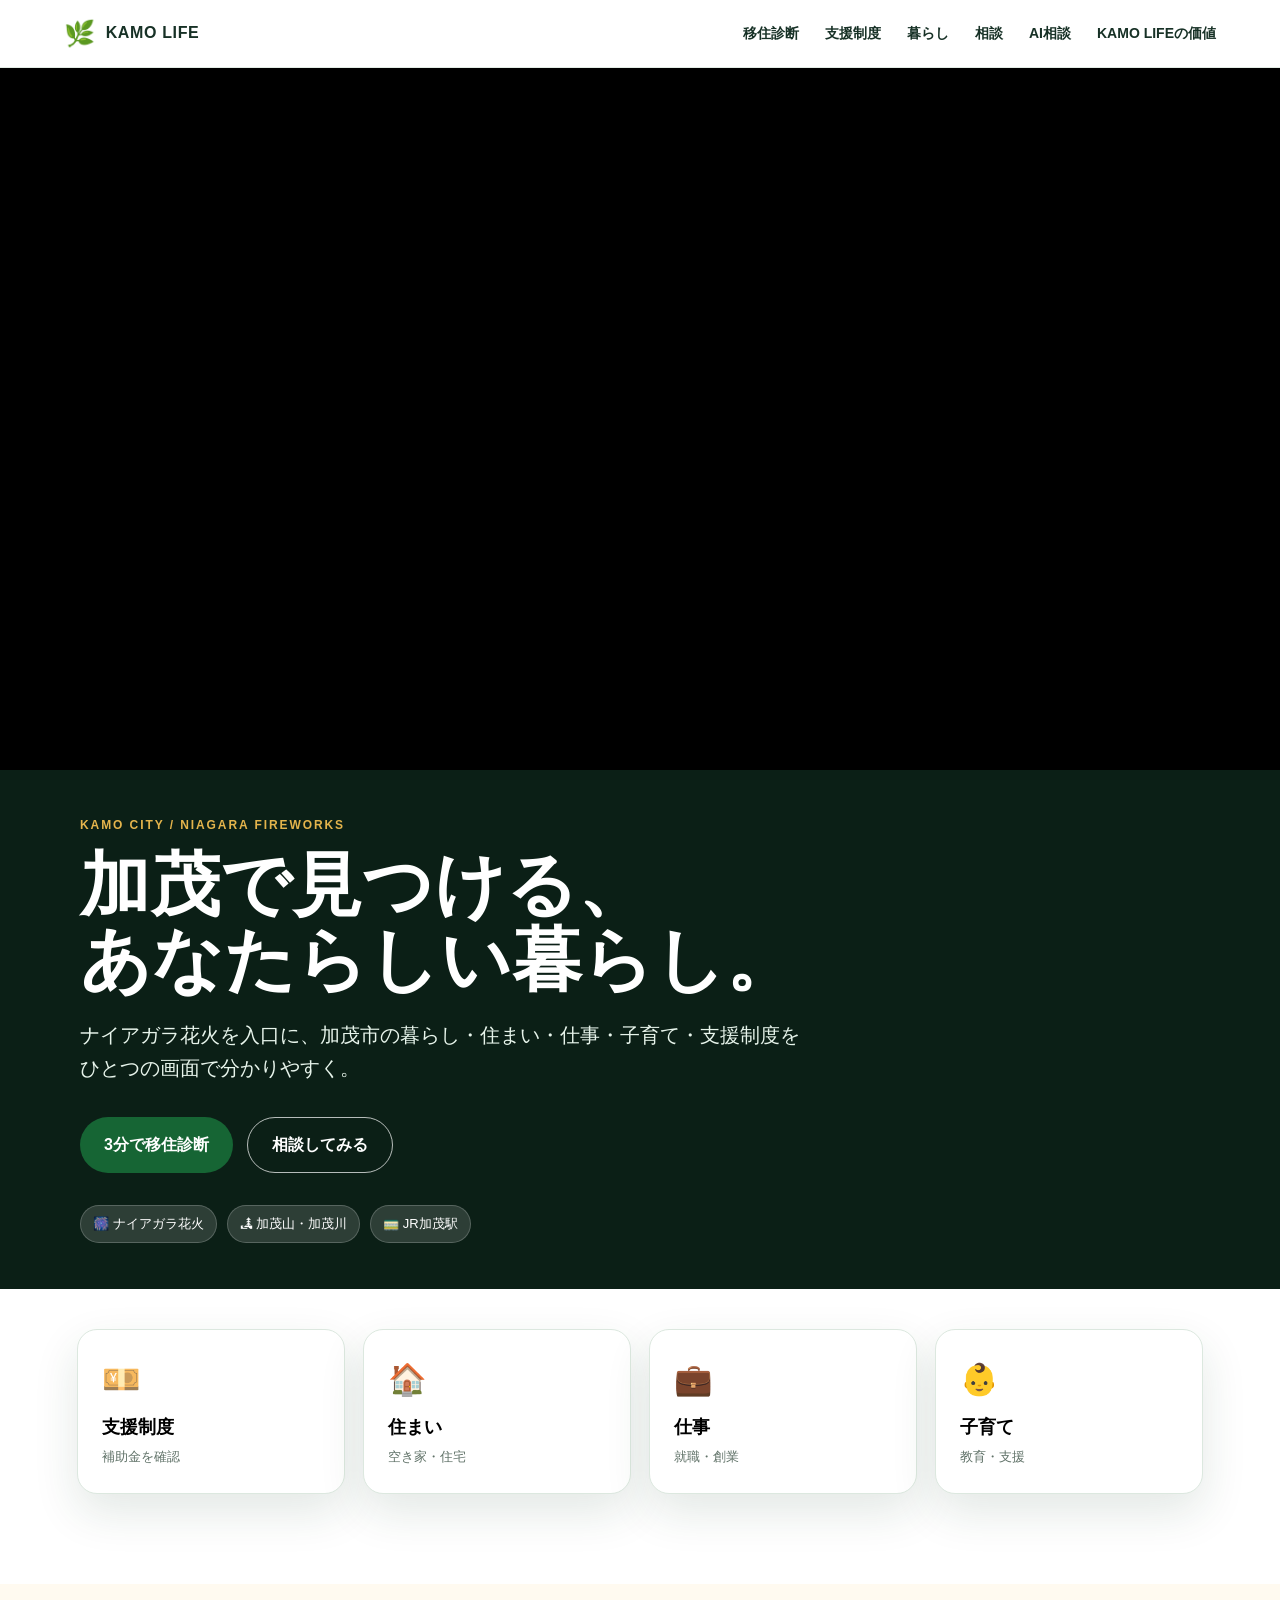
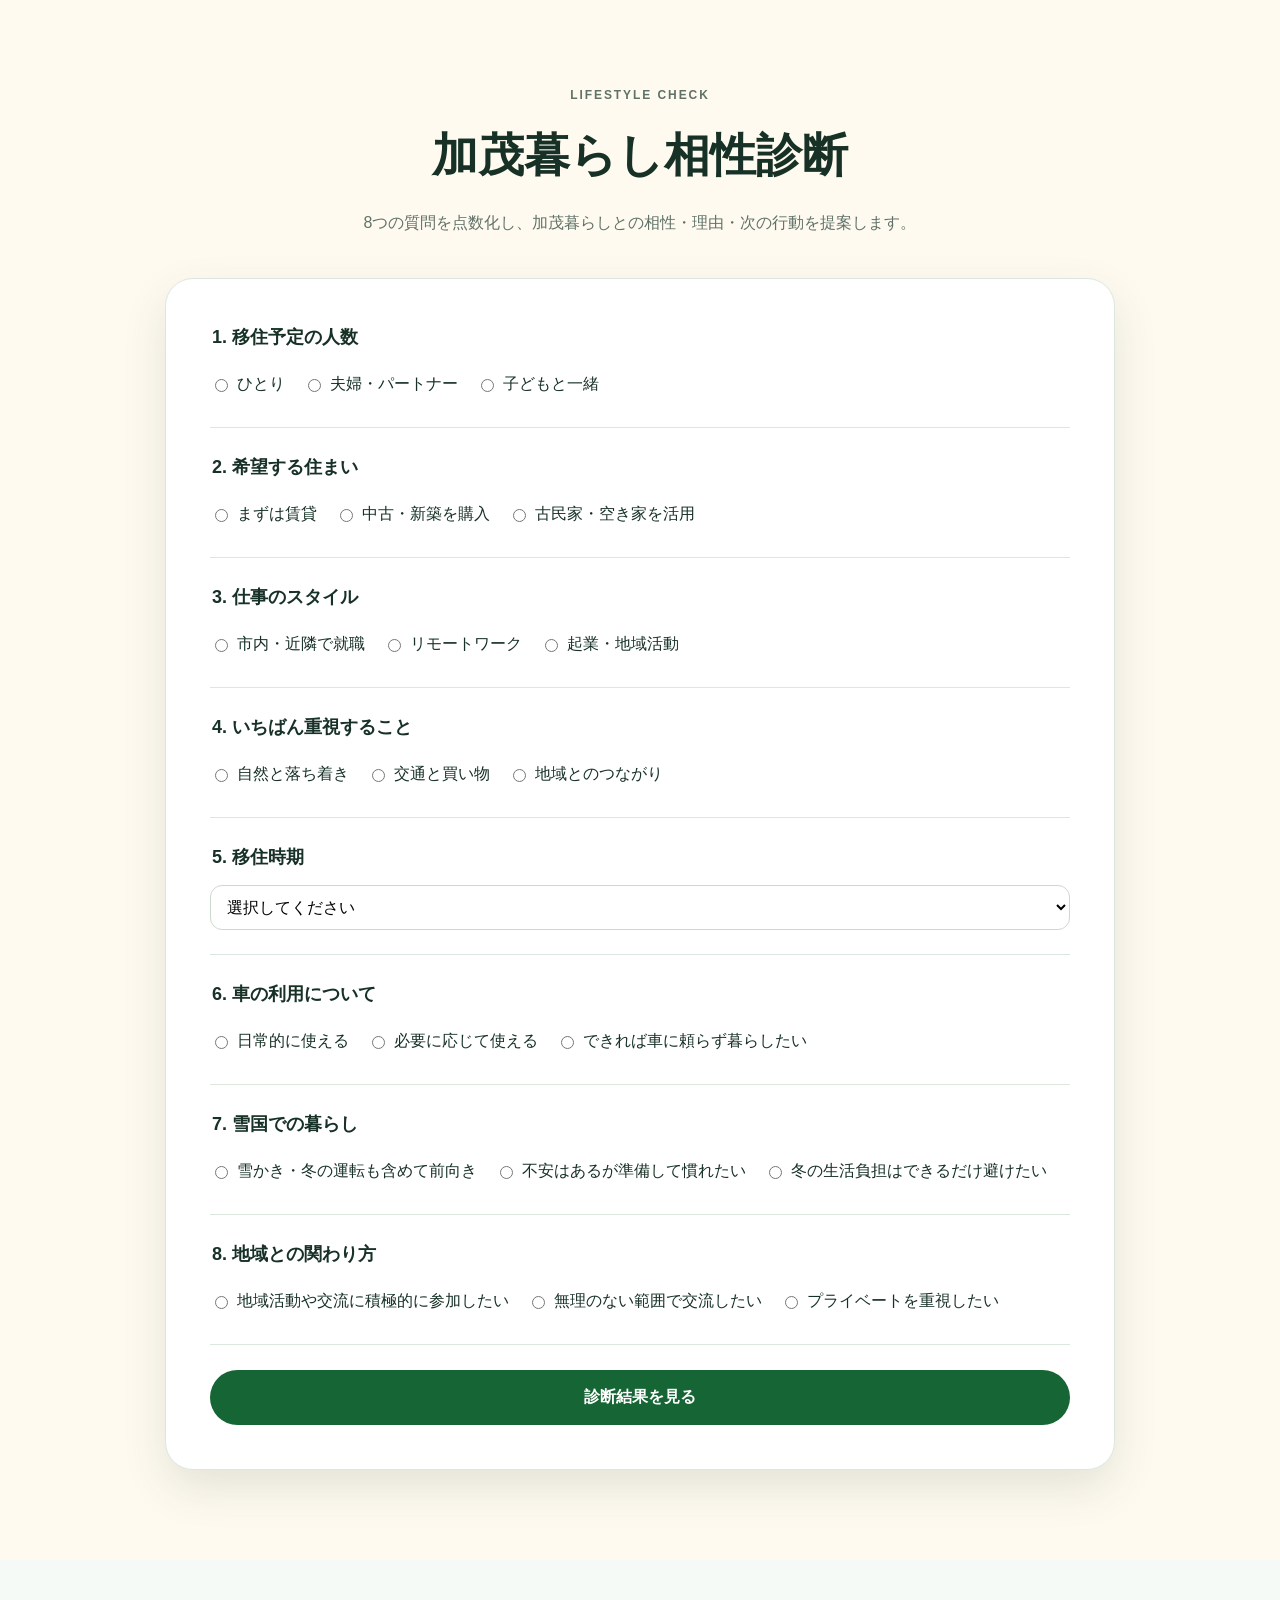
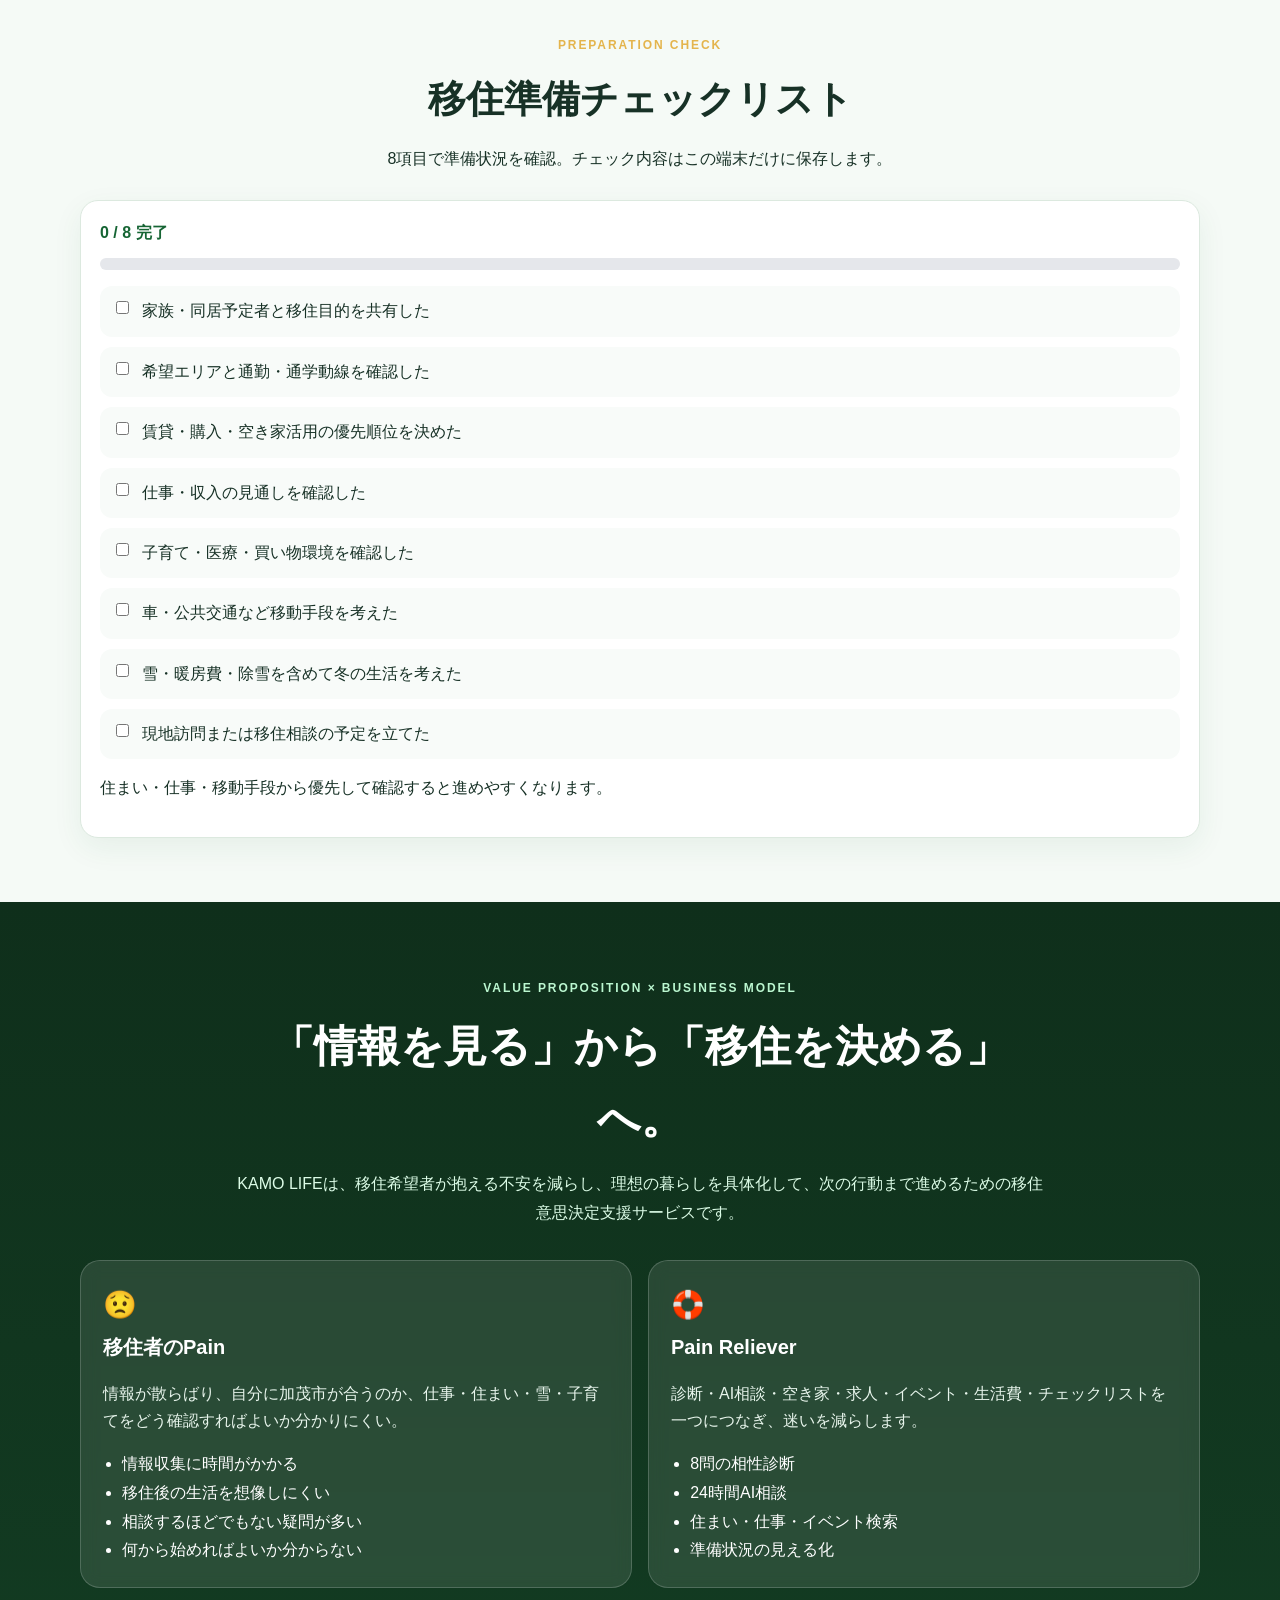
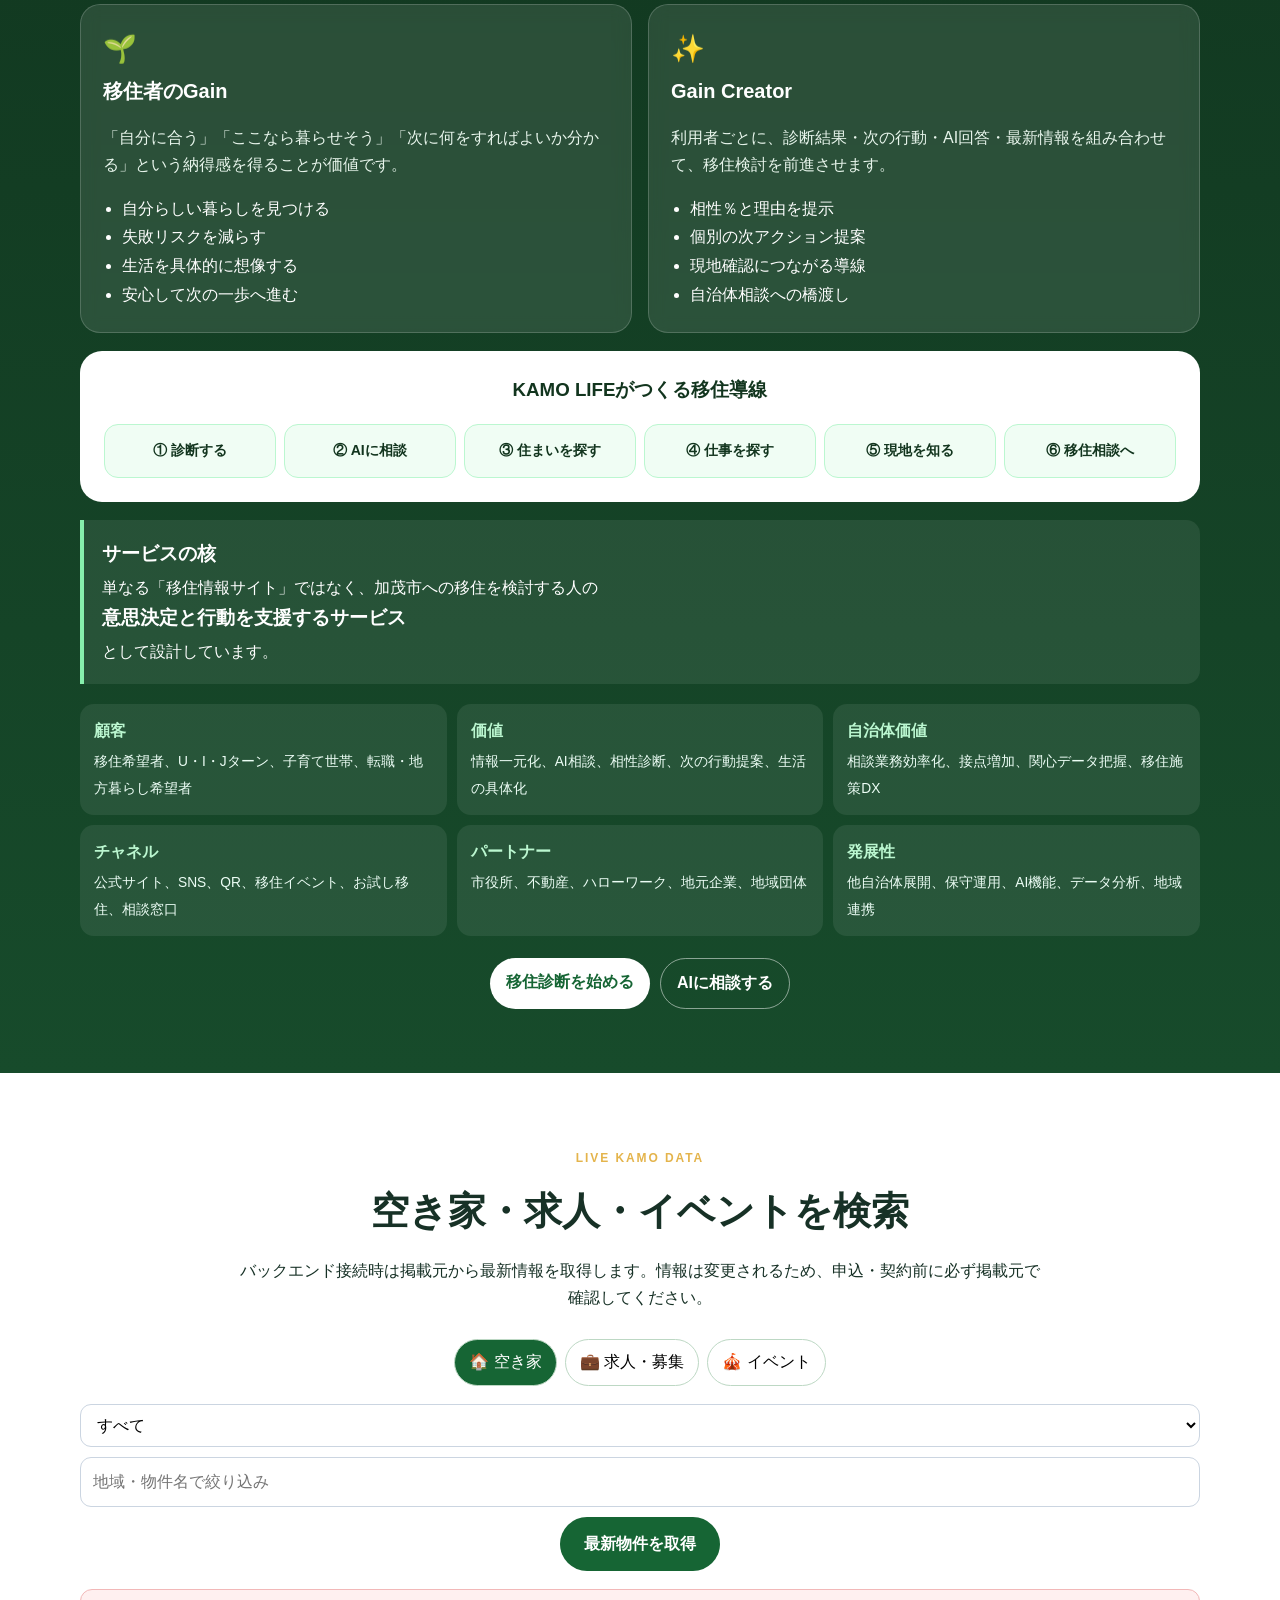
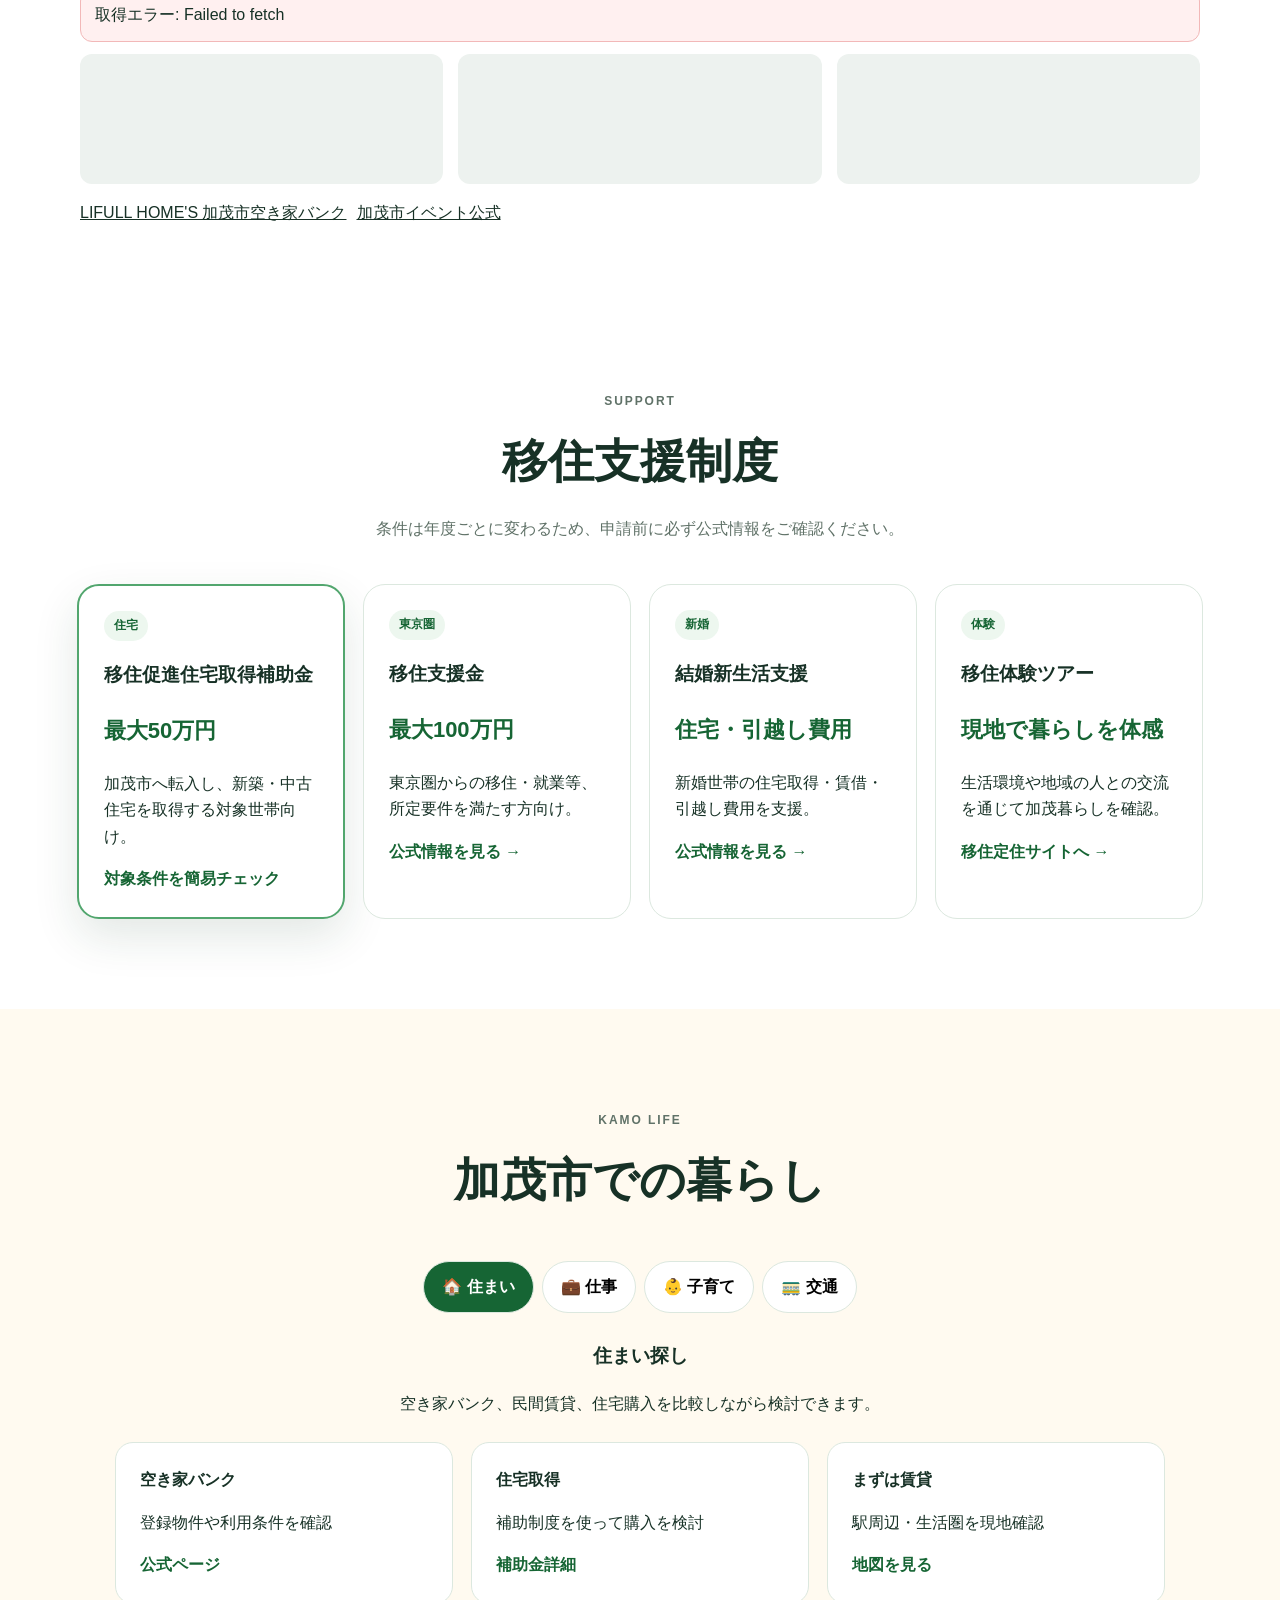
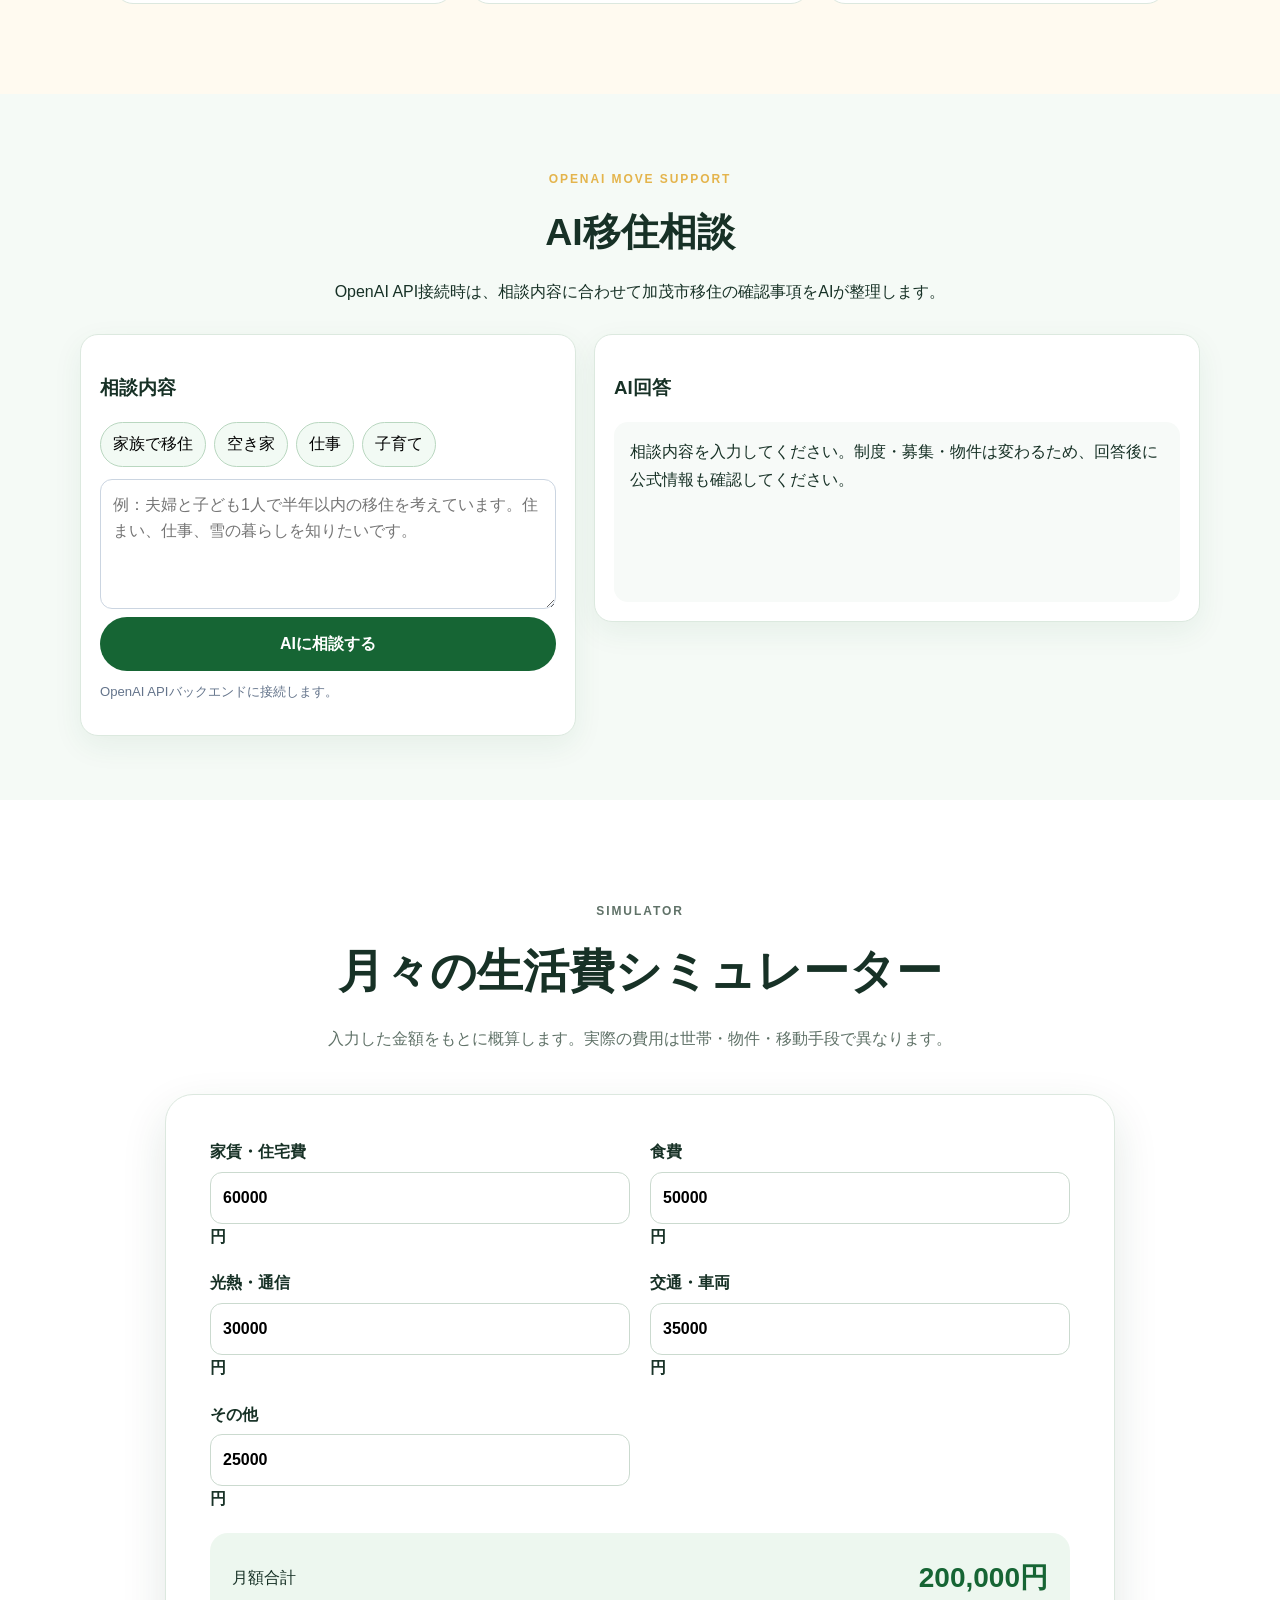
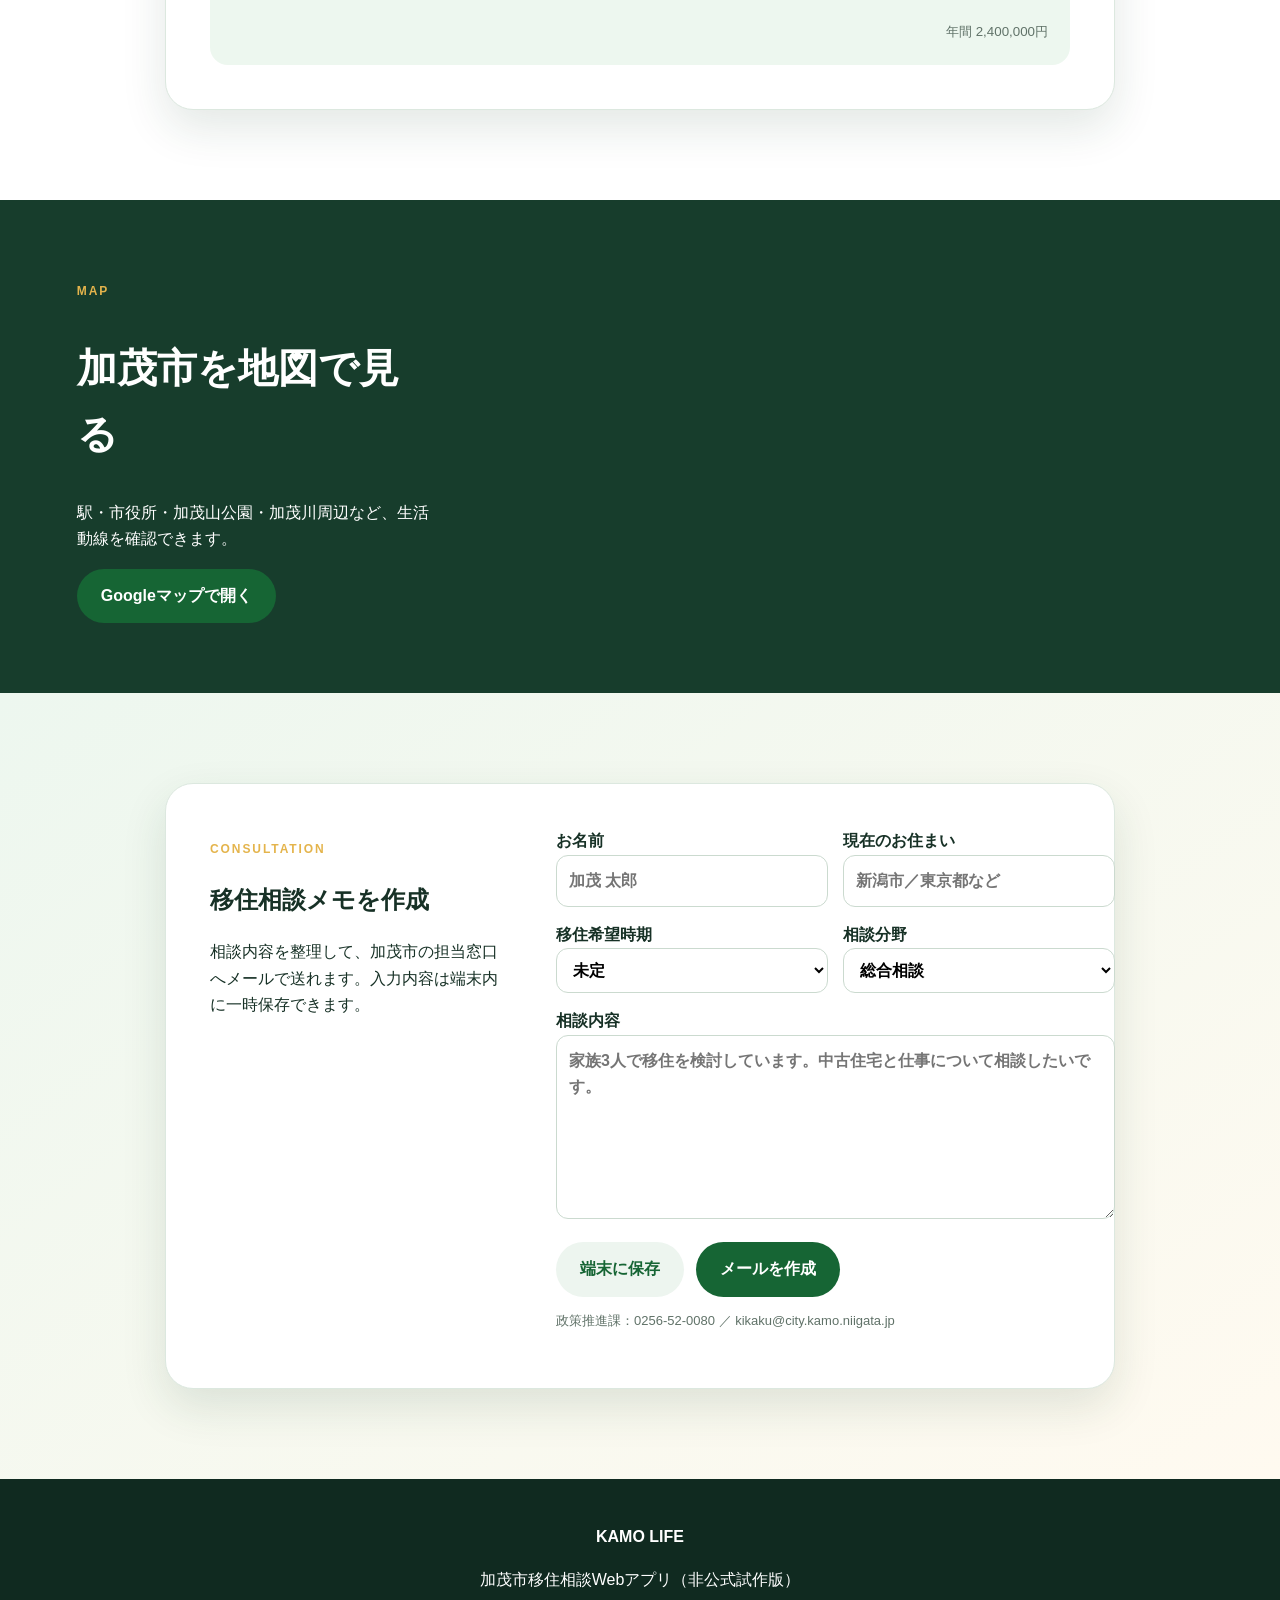
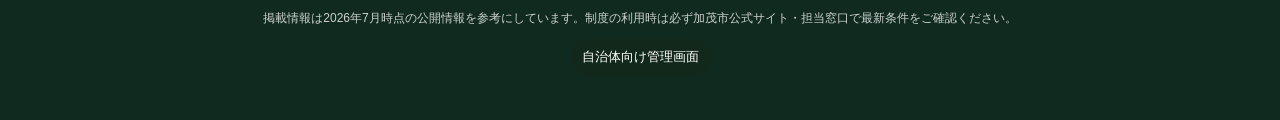
==== commit 7507bde5: "Make Niagara fireworks YouTube the top hero video" ====
--- a/index.html
+++ b/index.html
@@ -12,30 +12,28 @@
 </head>
 <body>
   <header class="topbar">
-    <a class="brand" href="#home" aria-label="ホームへ">
-      <span class="brand-mark">🌿</span><span>KAMO LIFE</span>
-    </a>
+    <a class="brand" href="#home" aria-label="ホームへ"><span class="brand-mark">🌿</span><span>KAMO LIFE</span></a>
     <button id="menuBtn" class="menu-btn" aria-label="メニューを開く">☰</button>
-    <nav id="nav" class="nav">
-      <a href="#diagnosis">移住診断</a><a href="#support">支援制度</a><a href="#life">暮らし</a><a href="#consult">相談</a>
-    </nav>
+    <nav id="nav" class="nav"><a href="#diagnosis">移住診断</a><a href="#support">支援制度</a><a href="#life">暮らし</a><a href="#consult">相談</a></nav>
   </header>
 
   <main>
-    <section id="home" class="hero">
-      <div class="hero-overlay"></div>
-      <div class="hero-content">
-        <p class="eyebrow">新潟県のまんなか、ほどよい田舎</p>
-        <h1>加茂で見つける、<br>あなたらしい暮らし。</h1>
-        <p>住まい・仕事・子育て・支援制度を、ひとつの画面で分かりやすく。</p>
-        <div class="hero-actions">
-          <a class="btn primary" href="#diagnosis">3分で移住診断</a>
-          <a class="btn ghost" href="#consult">相談してみる</a>
-        </div>
-        <div class="hero-badges"><span>🏞 加茂山・加茂川</span><span>🚃 JR加茂駅</span><span>🏘 コンパクトなまち</span></div>
+    <section id="home" style="background:#0b1f16;color:#fff;padding:0 0 42px;overflow:hidden;">
+      <div style="position:relative;width:100%;aspect-ratio:16/9;max-height:78vh;background:#000;overflow:hidden;">
+        <iframe
+          src="https://www.youtube.com/embed/4geHlbPh2Ps?rel=0&modestbranding=1&playsinline=1"
+          title="加茂市 ナイアガラ花火"
+          allow="accelerometer; autoplay; clipboard-write; encrypted-media; gyroscope; picture-in-picture; web-share"
+          allowfullscreen
+          style="position:absolute;inset:0;width:100%;height:100%;border:0;">
+        </iframe>
       </div>
-      <div class="scenery" aria-hidden="true">
-        <div class="sun"></div><div class="mountain m1"></div><div class="mountain m2"></div><div class="river"></div><div class="bridge"></div>
+      <div style="width:min(1120px,90%);margin:0 auto;padding:34px 0 4px;">
+        <p class="eyebrow">KAMO CITY / NIAGARA FIREWORKS</p>
+        <h1 style="font-size:clamp(36px,6vw,70px);line-height:1.08;margin:10px 0 18px;">加茂で見つける、<br>あなたらしい暮らし。</h1>
+        <p style="font-size:clamp(16px,2vw,20px);max-width:720px;color:#e7f4eb;">ナイアガラ花火を入口に、加茂市の暮らし・住まい・仕事・子育て・支援制度をひとつの画面で分かりやすく。</p>
+        <div class="hero-actions"><a class="btn primary" href="#diagnosis">3分で移住診断</a><a class="btn ghost" href="#consult">相談してみる</a></div>
+        <div class="hero-badges"><span>🎆 ナイアガラ花火</span><span>🏞 加茂山・加茂川</span><span>🚃 JR加茂駅</span></div>
       </div>
     </section>
 
@@ -72,42 +70,17 @@
     <section id="life" class="section-pad soft-section">
       <div class="section-head"><p class="eyebrow">KAMO LIFE</p><h2>加茂市での暮らし</h2></div>
       <div class="tabs" role="tablist"><button class="tab active" data-tab="housing">🏠 住まい</button><button class="tab" data-tab="work">💼 仕事</button><button class="tab" data-tab="child">👶 子育て</button><button class="tab" data-tab="access">🚃 交通</button></div>
-      <div id="housing" class="tab-panel active">
-        <div class="panel-copy"><h3>住まい探し</h3><p>空き家バンク、民間賃貸、住宅購入を比較しながら検討できます。</p></div>
-        <div class="mini-cards"><article><b>空き家バンク</b><p>登録物件や利用条件を確認</p><a target="_blank" rel="noopener" href="https://www.city.kamo.niigata.jp/soshiki/kensetsu/kanri/">公式ページ</a></article><article><b>住宅取得</b><p>補助制度を使って購入を検討</p><a target="_blank" rel="noopener" href="https://www.city.kamo.niigata.jp/docs/36105.html">補助金詳細</a></article><article><b>まずは賃貸</b><p>駅周辺・生活圏を現地確認</p><button data-jump="#map">地図を見る</button></article></div>
-      </div>
+      <div id="housing" class="tab-panel active"><div class="panel-copy"><h3>住まい探し</h3><p>空き家バンク、民間賃貸、住宅購入を比較しながら検討できます。</p></div><div class="mini-cards"><article><b>空き家バンク</b><p>登録物件や利用条件を確認</p><a target="_blank" rel="noopener" href="https://www.city.kamo.niigata.jp/soshiki/kensetsu/kanri/">公式ページ</a></article><article><b>住宅取得</b><p>補助制度を使って購入を検討</p><a target="_blank" rel="noopener" href="https://www.city.kamo.niigata.jp/docs/36105.html">補助金詳細</a></article><article><b>まずは賃貸</b><p>駅周辺・生活圏を現地確認</p><button data-jump="#map">地図を見る</button></article></div></div>
       <div id="work" class="tab-panel"><div class="panel-copy"><h3>仕事と働き方</h3><p>市内企業への就職、近隣地域への通勤、リモートワーク、創業などを検討できます。</p></div><div class="mini-cards"><article><b>市内・近隣就職</b><p>ハローワークや求人サイトを活用</p></article><article><b>創業チャレンジ</b><p>市の創業支援制度を確認</p><a target="_blank" rel="noopener" href="https://www.city.kamo.niigata.jp/shisei/hojo/">補助金一覧</a></article><article><b>地域おこし協力隊</b><p>地域課題に取り組みながら定住へ</p><a target="_blank" rel="noopener" href="https://www.city.kamo.niigata.jp/ijyu/">募集情報</a></article></div></div>
       <div id="child" class="tab-panel"><div class="panel-copy"><h3>子育て・教育</h3><p>保育、学校、医療、遊び場など、家族での生活に必要な情報を確認しましょう。</p></div><div class="mini-cards"><article><b>自然の遊び場</b><p>加茂山公園や加茂川が身近</p></article><article><b>相談窓口</b><p>妊娠・出産・子育ての行政情報</p><a target="_blank" rel="noopener" href="https://www.city.kamo.niigata.jp/lifeevent/kosodate/">子育て情報</a></article><article><b>家族向け支援</b><p>対象となる手当・助成を確認</p><a target="_blank" rel="noopener" href="https://www.city.kamo.niigata.jp/lifeevent/kosodate/">制度を探す</a></article></div></div>
       <div id="access" class="tab-panel"><div class="panel-copy"><h3>交通・アクセス</h3><p>JR加茂駅を中心に、市街地と自然が近いコンパクトな生活圏です。通勤先や冬季の移動も現地で確認するのがおすすめです。</p></div><div class="mini-cards"><article><b>鉄道</b><p>JR信越本線 加茂駅</p></article><article><b>自動車</b><p>買い物・郊外移動に便利</p></article><article><b>現地確認</b><p>平日と休日、冬季の移動をチェック</p></article></div></div>
     </section>
 
-    <section class="section-pad calculator-section">
-      <div class="section-head"><p class="eyebrow">SIMULATOR</p><h2>月々の生活費シミュレーター</h2><p>入力した金額をもとに概算します。実際の費用は世帯・物件・移動手段で異なります。</p></div>
-      <div class="calculator-card">
-        <label>家賃・住宅費<input id="rent" type="number" value="60000" min="0">円</label>
-        <label>食費<input id="food" type="number" value="50000" min="0">円</label>
-        <label>光熱・通信<input id="utility" type="number" value="30000" min="0">円</label>
-        <label>交通・車両<input id="transport" type="number" value="35000" min="0">円</label>
-        <label>その他<input id="other" type="number" value="25000" min="0">円</label>
-        <div class="total"><span>月額合計</span><strong id="monthlyTotal">200,000円</strong><small id="annualTotal">年間 2,400,000円</small></div>
-      </div>
-    </section>
+    <section class="section-pad calculator-section"><div class="section-head"><p class="eyebrow">SIMULATOR</p><h2>月々の生活費シミュレーター</h2><p>入力した金額をもとに概算します。実際の費用は世帯・物件・移動手段で異なります。</p></div><div class="calculator-card"><label>家賃・住宅費<input id="rent" type="number" value="60000" min="0">円</label><label>食費<input id="food" type="number" value="50000" min="0">円</label><label>光熱・通信<input id="utility" type="number" value="30000" min="0">円</label><label>交通・車両<input id="transport" type="number" value="35000" min="0">円</label><label>その他<input id="other" type="number" value="25000" min="0">円</label><div class="total"><span>月額合計</span><strong id="monthlyTotal">200,000円</strong><small id="annualTotal">年間 2,400,000円</small></div></div></section>
 
-    <section id="map" class="map-section">
-      <div class="map-copy"><p class="eyebrow">MAP</p><h2>加茂市を地図で見る</h2><p>駅・市役所・加茂山公園・加茂川周辺など、生活動線を確認できます。</p><a class="btn primary" target="_blank" rel="noopener" href="https://www.google.com/maps/search/?api=1&query=%E6%96%B0%E6%BD%9F%E7%9C%8C%E5%8A%A0%E8%8C%82%E5%B8%82">Googleマップで開く</a></div>
-      <iframe title="加茂市地図" src="https://www.openstreetmap.org/export/embed.html?bbox=139.02%2C37.62%2C139.16%2C37.70&layer=mapnik&marker=37.666%2C139.04" loading="lazy"></iframe>
-    </section>
+    <section id="map" class="map-section"><div class="map-copy"><p class="eyebrow">MAP</p><h2>加茂市を地図で見る</h2><p>駅・市役所・加茂山公園・加茂川周辺など、生活動線を確認できます。</p><a class="btn primary" target="_blank" rel="noopener" href="https://www.google.com/maps/search/?api=1&query=%E6%96%B0%E6%BD%9F%E7%9C%8C%E5%8A%A0%E8%8C%82%E5%B8%82">Googleマップで開く</a></div><iframe title="加茂市地図" src="https://www.openstreetmap.org/export/embed.html?bbox=139.02%2C37.62%2C139.16%2C37.70&layer=mapnik&marker=37.666%2C139.04" loading="lazy"></iframe></section>
 
-    <section id="consult" class="section-pad consult-section">
-      <div class="consult-card"><div><p class="eyebrow">CONSULTATION</p><h2>移住相談メモを作成</h2><p>相談内容を整理して、加茂市の担当窓口へメールで送れます。入力内容は端末内に一時保存できます。</p></div>
-      <form id="consultForm">
-        <div class="two-col"><label>お名前<input name="name" autocomplete="name" placeholder="加茂 太郎"></label><label>現在のお住まい<input name="area" placeholder="新潟市／東京都など"></label></div>
-        <div class="two-col"><label>移住希望時期<select name="timing"><option>未定</option><option>3か月以内</option><option>半年以内</option><option>1年以内</option></select></label><label>相談分野<select name="topic"><option>総合相談</option><option>住まい</option><option>仕事</option><option>子育て</option><option>支援制度</option></select></label></div>
-        <label>相談内容<textarea name="message" rows="6" placeholder="家族3人で移住を検討しています。中古住宅と仕事について相談したいです。"></textarea></label>
-        <div class="form-actions"><button type="button" id="saveMemo" class="btn secondary">端末に保存</button><button type="submit" class="btn primary">メールを作成</button></div>
-        <p class="contact-note">政策推進課：0256-52-0080 ／ kikaku@city.kamo.niigata.jp</p>
-      </form></div>
-    </section>
+    <section id="consult" class="section-pad consult-section"><div class="consult-card"><div><p class="eyebrow">CONSULTATION</p><h2>移住相談メモを作成</h2><p>相談内容を整理して、加茂市の担当窓口へメールで送れます。入力内容は端末内に一時保存できます。</p></div><form id="consultForm"><div class="two-col"><label>お名前<input name="name" autocomplete="name" placeholder="加茂 太郎"></label><label>現在のお住まい<input name="area" placeholder="新潟市／東京都など"></label></div><div class="two-col"><label>移住希望時期<select name="timing"><option>未定</option><option>3か月以内</option><option>半年以内</option><option>1年以内</option></select></label><label>相談分野<select name="topic"><option>総合相談</option><option>住まい</option><option>仕事</option><option>子育て</option><option>支援制度</option></select></label></div><label>相談内容<textarea name="message" rows="6" placeholder="家族3人で移住を検討しています。中古住宅と仕事について相談したいです。"></textarea></label><div class="form-actions"><button type="button" id="saveMemo" class="btn secondary">端末に保存</button><button type="submit" class="btn primary">メールを作成</button></div><p class="contact-note">政策推進課：0256-52-0080 ／ kikaku@city.kamo.niigata.jp</p></form></div></section>
   </main>
 
   <footer><b>KAMO LIFE</b><p>加茂市移住相談Webアプリ（非公式試作版）</p><p class="small">掲載情報は2026年7月時点の公開情報を参考にしています。制度の利用時は必ず加茂市公式サイト・担当窓口で最新条件をご確認ください。</p></footer>
